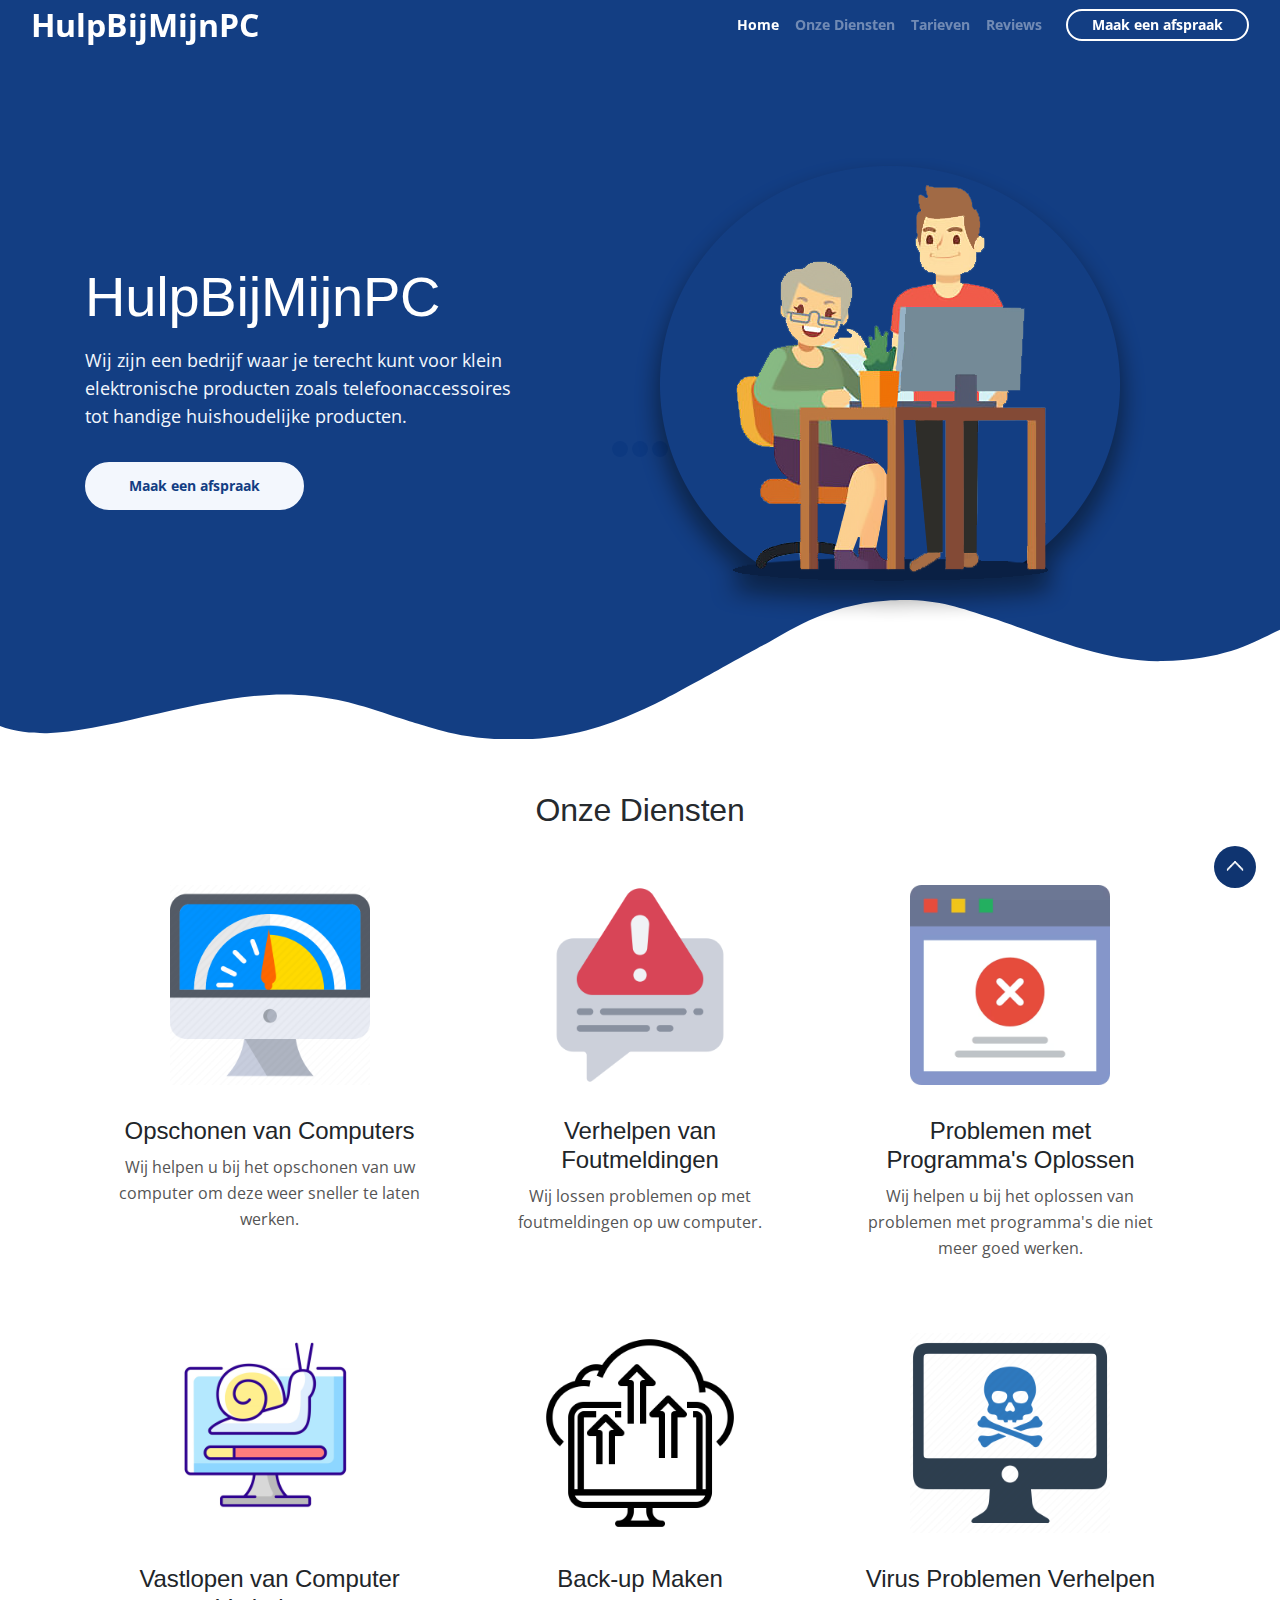
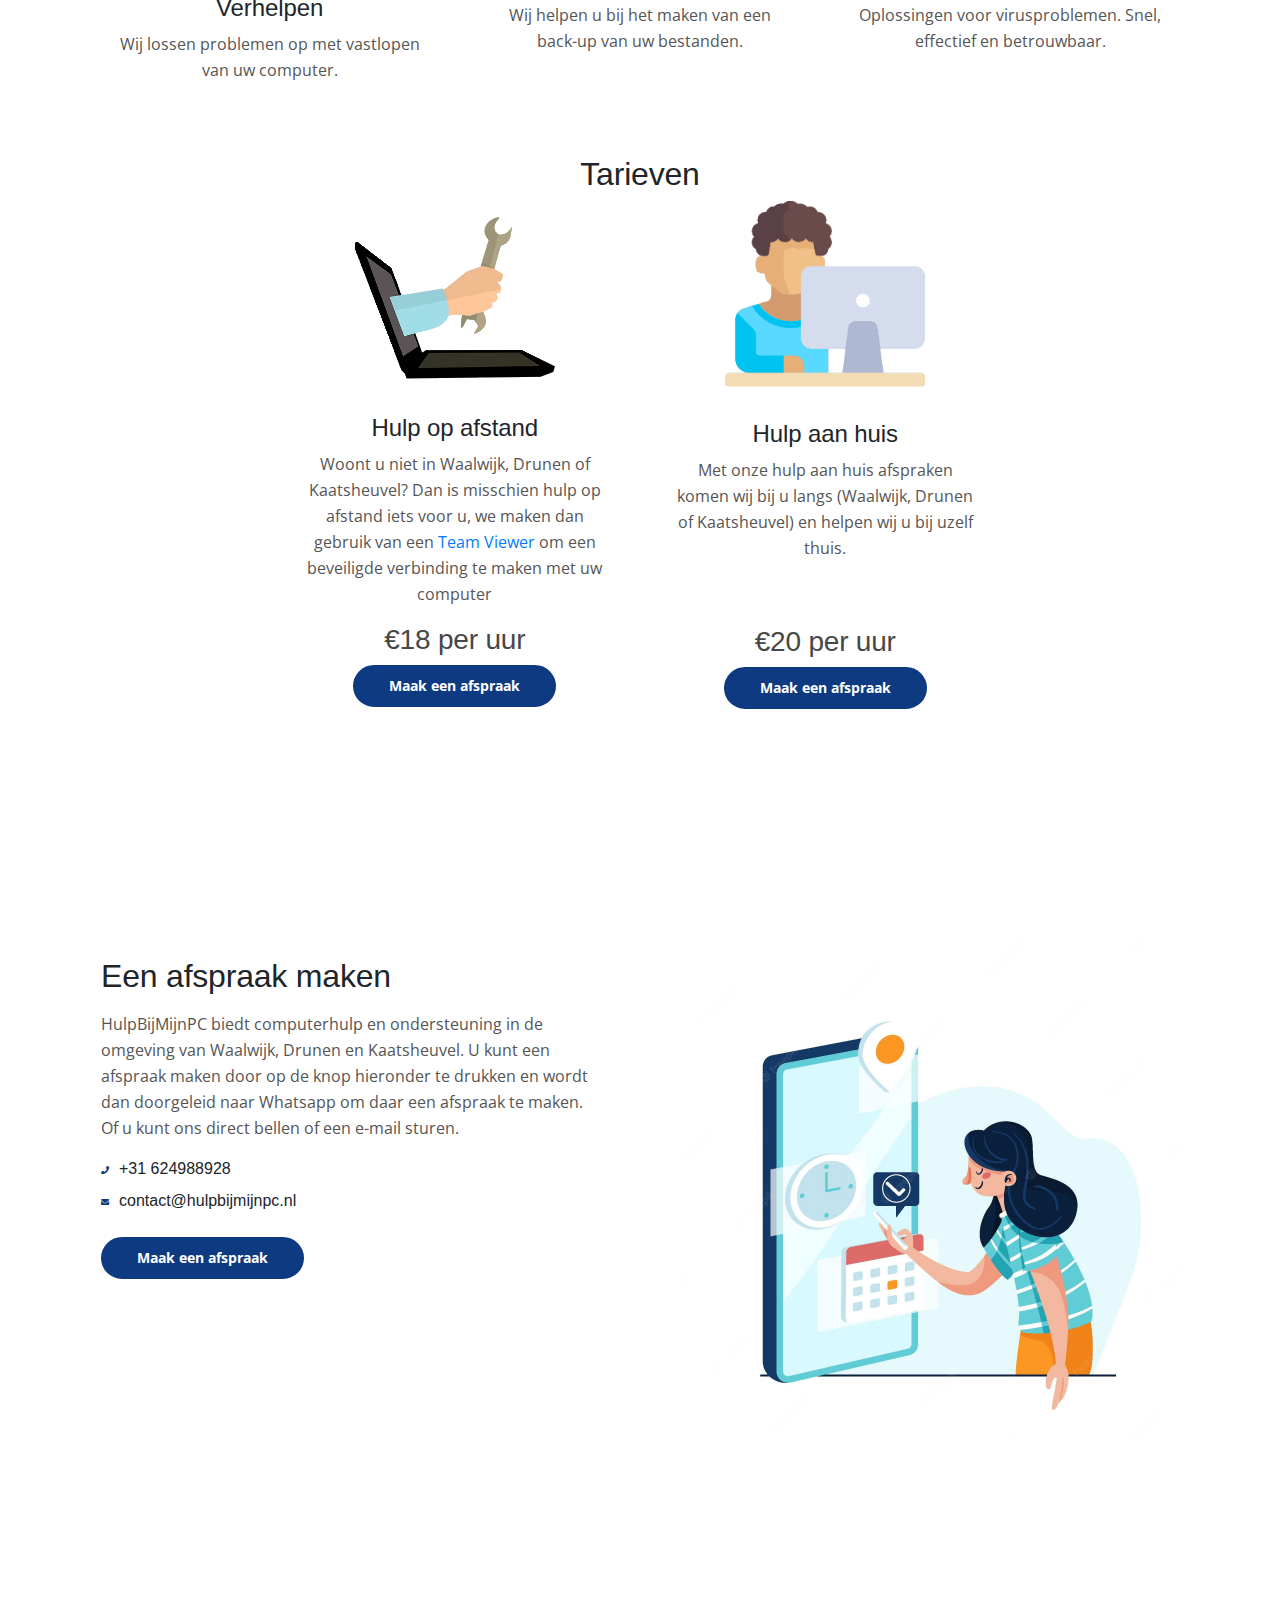
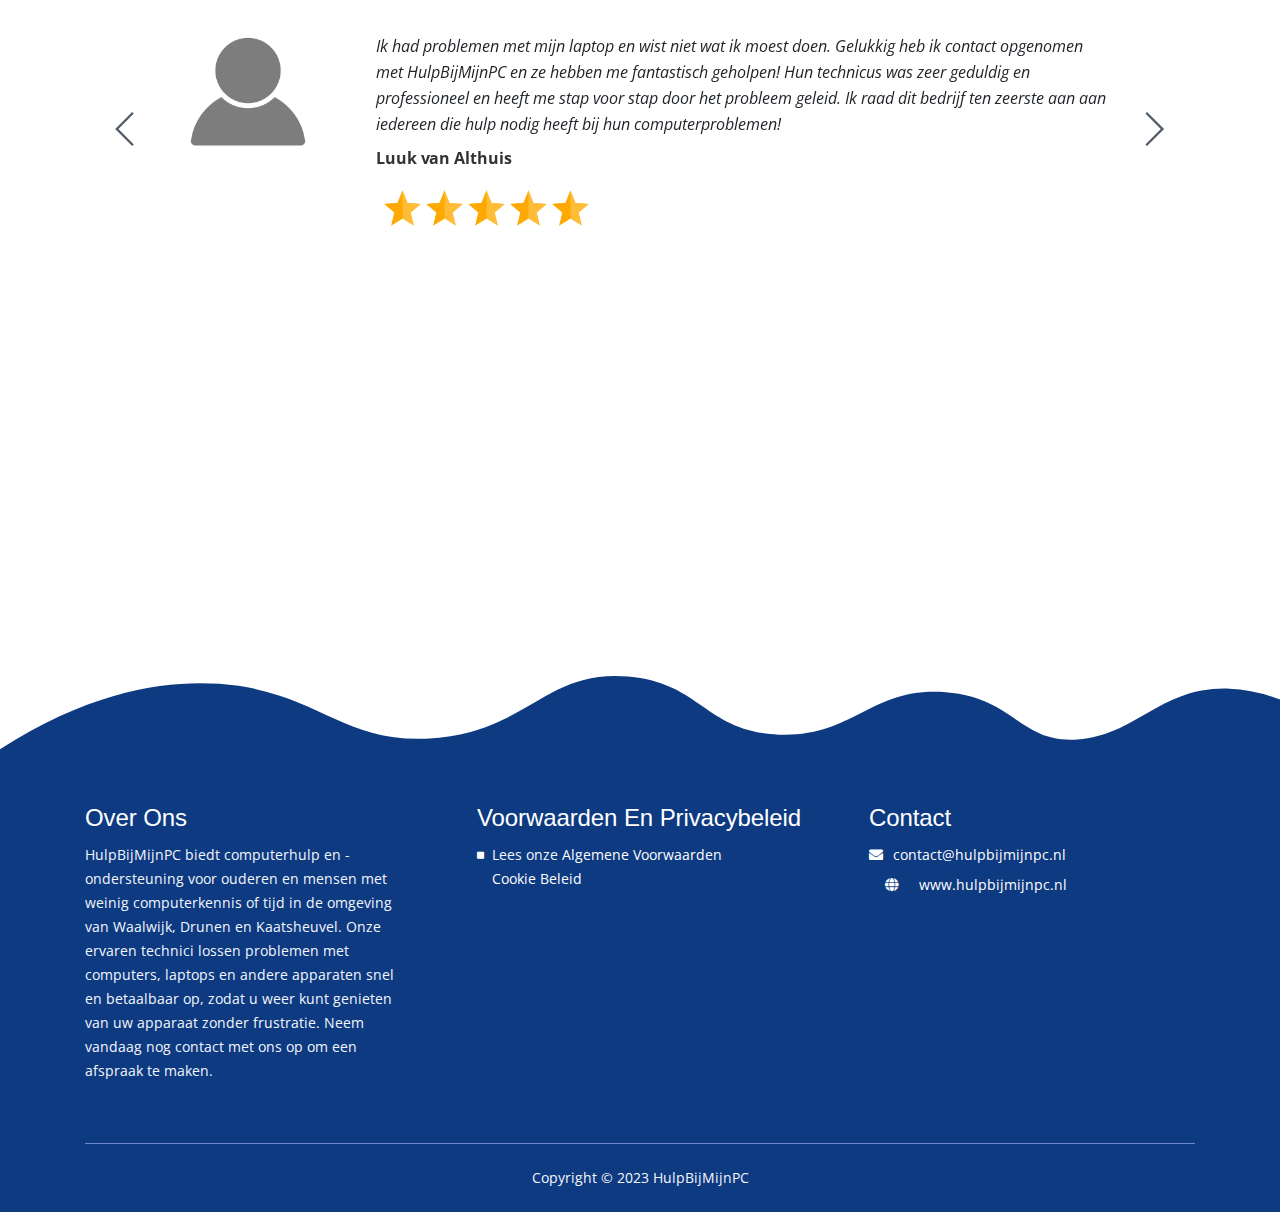
==== index.html @ b61ee609 "Add files via upload" ====
<!DOCTYPE html>
<html lang="en">
<head>
    <meta charset="utf-8">
    <meta name="viewport" content="width=device-width, initial-scale=1, shrink-to-fit=no">
     
    <!-- SEO Meta Tags -->
    <meta name="description" content="Heb je problemen met je computer? Of werkt je internet niet naar behoren? Of heb je andere digitale apparaten die onderhoud nodig hebben? Maak dan snel een afspraak bij ons! Onze deskundige experts staan klaar om je te helpen. Wij hebben een team van opgeleide experts die snel en effectief problemen oplossen. Maak een afspraak!" />
	<meta name="keywords" content="Computer Hulp Waalwijk, Computer reparatie Waalwijk, Computer Problemen Oplossen, Goedkope Computerhulp, PC Hulp, Laptop Reparatie, Computer Opruimen, Foutmeldingen Verhelpen, Programma Problemen Oplossen, Computer Vastgelopen, Back-up Maken, Virus Problemen Verhelpen, Hulp voor Ouderen, Hulp voor Beginners, Drunen, Kaatsheuvel, studentaanhuis, student aan huis, student ict, ict, ict hulp, ict hulp op afstand, hulp of afstand, it hulp op afstand, windows 10 help, windows 11 help, help bij windows 11, trage laptop, laptop is traag, computer traag, computer sloom, laptop sloom, laptop start niet meer op, computer start niet meer op."> 
    
    <!-- OG Meta Tags -->
	<meta property="og:site_name" content="HulpBijMijnPC - Hulp aan huis of op afstand" />
	<meta property="og:site" content="https://HulpBijMijnPC.nl"/> 
	<meta property="og:title" content="HulpBijMijnPC - Computer Hulp in omgeving Waalwijk, Drunen, Kaatsheuvel"/> 
	<meta property="og:description" content="Heb je problemen met je computer? Of heb je andere digitale apparaten die onderhoud nodig hebben? Of werkt je internet niet naar behoren? Maak dan snel een afspraak bij ons! Onze deskundige experts staan klaar om je te helpen. Wij hebben een team van opgeleide experts die snel en effectief problemen oplossen. Maak een afspraak!" />
	<meta property="og:image" content="" /> 
	<meta property="og:url" content="https://hulpbijmijnpc.nl" /> 
	<meta property="og:type" content="article" />

    <!-- Website Title -->
    <title>HulpBijMijnPC - Computer Hulp voor Ouderen en Beginners | Omgeving Waalwijk, Drunen, Kaatsheuvel</title>
    
    <!-- Styles -->
    <link href="https://fonts.googleapis.com/css?family=Open+Sans:400,400i,700&display=swap&subset=latin-ext" rel="stylesheet">
    <link href="css/bootstrap.css" rel="stylesheet">
    <link href="css/fontawesome-all.css" rel="stylesheet">
    <link href="css/swiper.css" rel="stylesheet">
	<link href="css/magnific-popup.css" rel="stylesheet">
	<link href="css/styles.css" rel="stylesheet">
    <link href="//maxcdn.bootstrapcdn.com/bootstrap/4.0.0/css/bootstrap.min.css" rel="stylesheet" id="bootstrap-css">
    <script src="//maxcdn.bootstrapcdn.com/bootstrap/4.0.0/js/bootstrap.min.js"></script>
    <script src="//cdnjs.cloudflare.com/ajax/libs/jquery/3.2.1/jquery.min.js"></script>

	<!-- Favicon  -->
    <link rel="icon" href="images/favicon.png">
</head>

<body data-spy="scroll" data-target=".fixed-top"><a href="#body" class="back-to-top page-scroll" style="display: inline;">Back to Top</a>
    <!-- Preloader -->
	<div class="spinner-wrapper">
        <div class="spinner">
            <div class="bounce1"></div>
            <div class="bounce2"></div>
            <div class="bounce3"></div>
        </div>
    </div>
    <!-- end of preloader -->

    <!-- Navigation -->
    <span id="body" data-spy="scroll" class="page-scroll"></span>
    <nav class="navbar navbar-expand-lg navbar-dark navbar-custom fixed-top">
        <div class="container">
            <!-- Text Logo -->
            <a class="navbar-brand logo-text page-scroll" href="index.html">HulpBijMijnPC</a>
            <!-- Mobile Menu Toggle Button -->
            <button class="navbar-toggler" type="button" data-toggle="collapse" data-target="#navbarsExampleDefault" aria-controls="navbarsExampleDefault" aria-expanded="false" aria-label="Toggle navigation">
                <span class="navbar-toggler-awesome fas fa-bars"></span>
                <span class="navbar-toggler-awesome fas fa-times"></span>
            </button>
            <!-- end of mobile menu toggle button -->
            <div class="collapse navbar-collapse" id="navbarsExampleDefault">
                <ul class="navbar-nav ml-auto">
                    <li class="nav-item">
                        <a class="nav-link page-scroll" href="#header">Home <span class="sr-only">(current)</span></a>
                    </li>
                    <li class="nav-item">
                        <a class="nav-link page-scroll" href="#diensten">Onze Diensten</a>
                    </li>
                    <li class="nav-item">
                        <a class="nav-link page-scroll" href="#tarieven">Tarieven</a>
                    </li>
                    <li class="nav-item">
                        <a class="nav-link page-scroll" href="#reviews">Reviews</a>
                    </li>
                </ul>
                <span class="nav-item">
                    <a class="btn-outline-sm page-scroll" href="#afspraak">Maak een afspraak</a>
                </span>
            </div>
        </div> <!-- end of container -->
    </nav> <!-- end of navbar -->
    <!-- end of navigation -->


    <!-- Header -->
    <header id="header" class="header">
        <div class="header-content">
            <div class="container">
                <div class="row">
                    <div class="col-lg-6 col-xl-5">
                        <div class="text-container">
                            <h1>HulpBijMijnPC</h1>
                            <p class="p-large">Wij zijn een bedrijf waar je terecht kunt voor klein elektronische producten zoals telefoonaccessoires tot handige huishoudelijke producten.</p>
                            <a class="btn-solid-lg page-scroll" href="#afspraak">Maak een afspraak</a>
                        </div> <!-- end of text-container -->
                    </div> <!-- end of col -->
                    <div class="col-lg-6 col-xl-7">
                        <div class="image-container">
                            <div class="img-wrapper">
                                <img  id="img-header"class="img-fluid" src="images/headerimage.png" alt="alternative">
                            </div> <!-- end of img-wrapper -->
                        </div> <!-- end of image-container -->
                    </div> <!-- end of col -->
                </div> <!-- end of row -->
            </div> <!-- end of container -->
        </div> <!-- end of header-content -->
    </header> <!-- end of header -->
    <svg class="header-frame" data-name="Layer 1" xmlns="http://www.w3.org/2000/svg" preserveAspectRatio="none" viewBox="0 0 1920 310"><defs><style>.cls-1{fill:#0e3a81;}</style></defs><title>header-frame</title><path class="cls-1" d="M0,283.054c22.75,12.98,53.1,15.2,70.635,14.808,92.115-2.077,238.3-79.9,354.895-79.938,59.97-.019,106.17,18.059,141.58,34,47.778,21.511,47.778,21.511,90,38.938,28.418,11.731,85.344,26.169,152.992,17.971,68.127-8.255,115.933-34.963,166.492-67.393,37.467-24.032,148.6-112.008,171.753-127.963,27.951-19.26,87.771-81.155,180.71-89.341,72.016-6.343,105.479,12.388,157.434,35.467,69.73,30.976,168.93,92.28,256.514,89.405,100.992-3.315,140.276-41.7,177-64.9V0.24H0V283.054Z"/></svg>
    <!-- end of header -->

    <!-- Description -->
    <div id="diensten"  class="cards-1">
        <div class="container">
            <div class="row">
                <div class="col-lg-12">
                    <div class="above-heading"></div>
                    <h2 class="h2-heading">Onze Diensten</h2>
                </div> <!-- end of col -->
            </div> <!-- end of row -->
            <div class="row">
                <div class="col-lg-12">

                    <!-- Card -->
                    <div class="card">
                        <div class="card-image">
                            <img class="img-fluid" src="images/fast.png" alt="alternative">
                        </div>
                        <div class="card-body">
                            <h4 class="card-title">Opschonen van Computers</h4>
                            <p>Wij helpen u bij het opschonen van uw computer om deze weer sneller te laten werken.</p>
                        </div>
                    </div>
                    <!-- end of card -->

                    <!-- Card -->
                    <div class="card">
                        <div class="card-image">
                            <img class="img-fluid" src="images/error.png" alt="alternative">
                        </div>
                        <div class="card-body">
                            <h4 class="card-title">Verhelpen van Foutmeldingen</h4>
                            <p>Wij lossen problemen op met foutmeldingen op uw computer.</p>
                        </div>
                    </div>
                    <!-- end of card -->

                    <!-- Card -->
                    <div class="card">
                        <div class="card-image">
                            <img class="img-fluid" src="images/errorinprogram.avif" alt="alternative">
                        </div>
                        <div class="card-body">
                            <h4 class="card-title">Problemen met Programma's Oplossen</h4>
                            <p>Wij helpen u bij het oplossen van problemen met programma's die niet meer goed werken.</p>
                        </div>
                    </div>
                    <!-- end of card -->

                    <!-- Card -->
                    <div class="card">
                        <div class="card-image">
                            <img class="img-fluid" src="images/slowpc.jpg" alt="alternative">
                        </div>
                        <div class="card-body">
                            <h4 class="card-title">Vastlopen van Computer Verhelpen</h4>
                            <p>Wij lossen problemen op met vastlopen van uw computer.</p>
                        </div>
                    </div>
                    <!-- end of card -->

                    <!-- Card -->
                    <div class="card">
                        <div class="card-image">
                            <img class="img-fluid" src="images/backup.png" alt="alternative">
                        </div>
                        <div class="card-body">
                            <h4 class="card-title">Back-up Maken</h4>
                            <p>Wij helpen u bij het maken van een back-up van uw bestanden.</p>
                        </div>
                    </div>
                    <!-- end of card -->

                    <!-- Card -->
                    <div class="card">
                        <div class="card-image">
                            <img class="img-fluid" src="images/virus.png" alt="alternative">
                        </div>
                        <div class="card-body">
                            <h4 class="card-title">Virus Problemen Verhelpen</h4>
                            <p>Oplossingen voor virusproblemen. Snel, effectief en betrouwbaar.</p>
                        </div>
                    </div>
                    <!-- end of card -->

                    <!-- Tarieven -->
                    <span id="tarieven" data-spy="scroll" class="page-scroll"></span>
                    <h2>Tarieven</h2>
                    <!-- Card -->
                    <div class="card">
                        <div class="card-image">
                            <img class="img-fluid" src="images/hulpopafstand.png" alt="alternative">
                        </div>
                        <div class="card-body">
                            <h4 class="card-title">Hulp op afstand</h4>
                            <p>Woont u niet in Waalwijk, Drunen of Kaatsheuvel? Dan is misschien hulp op afstand iets voor u, we maken dan gebruik van een <a href="https://www.teamviewer.com/nl/">Team Viewer</a> om een beveiligde verbinding te maken met uw computer</p>
                            <h3 class="tarieven-price">&euro;18 per uur</h3>
                            <a class="btn-solid-reg page-scroll" href="https://wa.me/624988928">Maak een afspraak</a>
                        </div>
                    </div>
                    <!-- end of card -->
                    <!-- Card -->
                    <div class="card">
                        <div class="card-image">
                            <img class="img-fluid" src="images/aanhuis.png" alt="alternative">
                        </div>
                        <div class="card-body">
                            <h4 class="card-title">Hulp aan huis</h4>
                            <p id="hulpaanhuis">Met onze hulp aan huis afspraken komen wij bij u langs (Waalwijk, Drunen of Kaatsheuvel) en helpen wij u bij uzelf thuis.</p>
                            <h3 class="tarieven-price">&euro;20 per uur</h3>
                            <a class="btn-solid-reg page-scroll" href="https://wa.me/624988928">Maak een afspraak</a>
                        </div>
                    </div>
                    <!-- end of card -->
                </div> <!-- end of col -->
            </div> <!-- end of row -->
        </div> <!-- end of container -->
    </div> <!-- end of cards-1 -->
    <!-- end of description -->

    

    <!-- Details -->
    <div id="afspraak"></div>
    <div id="about" class="basic-1">
        <div class="container">
            <div class="row">
                <div class="col-lg-6">
                    <div class="text-container">
                        <h2>Een afspraak maken</h2>
                        <p>HulpBijMijnPC biedt computerhulp en ondersteuning in de omgeving van Waalwijk, Drunen en Kaatsheuvel. U kunt een afspraak maken door op de knop hieronder te drukken en wordt dan doorgeleid naar Whatsapp om daar een afspraak te maken. Of u kunt ons direct bellen of een e-mail sturen.</p>
                        <ul class="list-unstyled li-space-lg">
                            <li class="media">
                                <i class="fas fa-phone"></i>
                                <div class="media-body"> +31 624988928</div>
                            </li>
                            <li class="media">
                                <i class="fas fa-envelope"></i>
                                <div class="media-body">contact@hulpbijmijnpc.nl</div>
                            </li>
                        </ul>
                        <a class="btn-solid-reg page-scroll" href="https://wa.me/624988928">Maak een afspraak</a>
                    </div> <!-- end of text-container -->
                </div> <!-- end of col -->
                <div class="col-lg-6">
                    <div class="image-container">
                        <img class="img-fluid" src="images/appointment.avif" alt="alternative">
                    </div> <!-- end of image-container -->
                </div> <!-- end of col -->
            </div> <!-- end of row -->
        </div> <!-- end of container -->
    </div> <!-- end of basic-1 -->
    <!-- end of details -->
<div id="reviews"></div>

   <!-- Testimonials -->
   <div class="slider-2">
    <div class="container">
        <div class="row">
            <div class="col-lg-12">      
                
                <!-- Text Slider -->
                <div class="slider-container">
                    <div class="swiper-container text-slider">
                        <div class="swiper-wrapper">
                            
                            <!-- Slide -->
                            <div class="swiper-slide">
                                <div class="image-wrapper">
                                    <img class="img-fluid" src="images/person.png" alt="alternative">
                                </div> <!-- end of image-wrapper -->
                                <div class="text-wrapper">
                                    <div class="testimonial-text">Ik had problemen met mijn laptop en wist niet wat ik moest doen. Gelukkig heb ik contact opgenomen met HulpBijMijnPC en ze hebben me fantastisch geholpen! Hun technicus was zeer geduldig en professioneel en heeft me stap voor stap door het probleem geleid. Ik raad dit bedrijf ten zeerste aan aan iedereen die hulp nodig heeft bij hun computerproblemen!</div>
                                    <div class="testimonial-author">Luuk van Althuis</div>
                                    <img class="img-fluid" id="rating" src="images/rating.png" alt="alternative">
                                </div> <!-- end of text-wrapper -->
                            </div> <!-- end of swiper-slide -->
                            <!-- end of slide -->

                            <!-- Slide -->
                            <div class="swiper-slide">
                                <div class="image-wrapper">
                                    <img class="img-fluid" src="images/person.png" alt="alternative">
                                </div> <!-- end of image-wrapper -->
                                <div class="text-wrapper">
                                    <div class="testimonial-text">Ik ben erg blij met de service die ik heb ontvangen van HulpBijMijnPC. Ik had moeite met het instellen van mijn nieuwe tablet en hun technicus was zeer behulpzaam en vriendelijk. Hij heeft me laten zien hoe ik de tablet moest gebruiken en heeft me geholpen bij het installeren van alle benodigde apps. Bedankt HulpBijMijnPC!</div>
                                    <div class="testimonial-author">L. van Noort</div>
                                    <img class="img-fluid" id="rating" src="images/rating.png" alt="alternative">
                                </div> <!-- end of text-wrapper -->
                            </div> <!-- end of swiper-slide -->
                            <!-- end of slide -->

                            <!-- Slide -->
                            <div class="swiper-slide">
                                <div class="image-wrapper">
                                    <img class="img-fluid" src="images/person.png" alt="alternative">
                                </div> <!-- end of image-wrapper -->
                                <div class="text-wrapper">
                                    <div class="testimonial-text">Ik ben geen expert als het gaat om technologie, maar met de hulp van HulpBijMijnPC voel ik me veel comfortabeler bij het gebruik van mijn computer. Hun technicus was zeer professioneel en legde alles duidelijk uit. Ik ben erg dankbaar voor hun hulp en zal zeker weer contact met hen opnemen als ik problemen heb.</div>
                                    <div class="testimonial-author">Cornelis</div>
                                    <img class="img-fluid" id="rating" src="images/rating2.png" alt="alternative">
                                </div> <!-- end of text-wrapper -->
                            </div> <!-- end of swiper-slide -->
                            <!-- end of slide -->

                            <!-- Slide -->
                            <div class="swiper-slide">
                                <div class="image-wrapper">
                                    <img class="img-fluid" src="images/person.png" alt="alternative">
                                </div> <!-- end of image-wrapper -->
                                <div class="text-wrapper">
                                    <div class="testimonial-text">Ik ben zeer tevreden met HulpBijMijnPC. Hun technicus heeft mijn telefoonprobleem snel opgelost en was zeer professioneel. Ik zou hen zeker aanbevelen aan anderen.</div>
                                    <div class="testimonial-author">M. Smits</div>
                                    <img class="img-fluid" id="rating" src="images/rating.png" alt="alternative">
                                </div> <!-- end of text-wrapper -->
                            </div> <!-- end of swiper-slide -->
                            <!-- end of slide -->
                        </div> <!-- end of swiper-wrapper -->
                        <!-- Add Arrows -->
                        <div class="swiper-button-next"></div>
                        <div class="swiper-button-prev"></div>
                        <!-- end of add arrows -->
                    </div> <!-- end of swiper-container -->
                </div> <!-- end of slider-container -->
                <!-- end of text slider -->
            </div> <!-- end of col -->
        </div> <!-- end of row -->
    </div> <!-- end of container -->
</div> <!-- end of slider-2 -->
<!-- end of testimonials -->
    <!-- Newsletter -->
    <div class="form">
        <div class="container">
            <div class="row">
                <div class="col-lg-12">
                    <div class="text-container">
                        <!-- Newsletter Form -->
                            <div class="form-group">
                            </div>
                            <div class="form-group checkbox">
                            </div>
                                <div id="nmsgSubmit" class="h3 text-center hidden"></div>
                            </div>
                        <!-- end of newsletter form -->
                    </div> <!-- end of text-container -->
                </div> <!-- end of col -->
            </div> <!-- end of row -->
            <div class="row">
                <div class="col-lg-12">
                    <div class="icon-container">
                        <span class="fa-stack">

                            </a>
                        </span>
                    </div> <!-- end of col -->
                </div> <!-- end of col -->
            </div> <!-- end of row -->
        </div> <!-- end of container -->
    </div> <!-- end of form -->
    <!-- end of newsletter -->

    <!-- Footer -->
    <svg class="footer-frame" data-name="Layer 2" xmlns="http://www.w3.org/2000/svg" preserveAspectRatio="none" viewBox="0 0 1920 79"><defs><style>.cls-2{fill:#0e3a81;}</style></defs><title>footer-frame</title><path class="cls-2" d="M0,72.427C143,12.138,255.5,4.577,328.644,7.943c147.721,6.8,183.881,60.242,320.83,53.737,143-6.793,167.826-68.128,293-60.9,109.095,6.3,115.68,54.364,225.251,57.319,113.58,3.064,138.8-47.711,251.189-41.8,104.012,5.474,109.713,50.4,197.369,46.572,89.549-3.91,124.375-52.563,227.622-50.155A338.646,338.646,0,0,1,1920,23.467V79.75H0V72.427Z" transform="translate(0 -0.188)"/></svg>
    <div class="footer">
        <div class="container">
            <div class="row">
                <div class="col-md-4">
                    <div class="footer-col first">
                        <h4>Over Ons</h4>
                        <p class="p-small">HulpBijMijnPC biedt computerhulp en -ondersteuning voor ouderen en mensen met weinig computerkennis of tijd in de omgeving van Waalwijk, Drunen en Kaatsheuvel. Onze ervaren technici lossen problemen met computers, laptops en andere apparaten snel en betaalbaar op, zodat u weer kunt genieten van uw apparaat zonder frustratie. Neem vandaag nog contact met ons op om een afspraak te maken.</p>
                    </div>
                </div> <!-- end of col -->
                <div class="col-md-4">
                    <div class="footer-col middle">
                        <h4>Voorwaarden En Privacybeleid</h4>
                        <ul class="list-unstyled li-space-lg p-small">
                            <li class="media">
                                <i class="fas fa-square"></i>
                                <div class="media-body">Lees onze <a class="white" href="algemene-voorwaarden.html">Algemene Voorwaarden</a><br>
                                <a class="white" href="cookie-policy.html">Cookie Beleid</a></div>
                            </li>
                        </ul>
                    </div>
                </div> <!-- end of col -->
                <div class="col-md-4">
                    <div class="footer-col last">
                        <h4>Contact</h4>
                        <ul class="list-unstyled li-space-lg p-small">
                            <li class="media">
                                <i class="fas fa-envelope"></i>
                                <div class="media-body">
                                    <a class="white" href="mailto:contact@hulpbijmijnpc.nl">contact@hulpbijmijnpc.nl</a></div> 
                            </li>
                            <li class="media">
                                <i class="fas fa-globe"></i>
                                <div class="media-body">
                                    <a class="white" href="#body">www.hulpbijmijnpc.nl</a></div> 
                            </li>
                        </ul>
                    </div> 
                </div> <!-- end of col -->
            </div> <!-- end of row -->
        </div> <!-- end of container -->
    </div> <!-- end of footer -->  
    <!-- end of footer -->

<!-- start of pop-up section -->
<div id="cookiePopup" class="hide">
    <p>
        Door gebruik te maken van onze site,
        Ga je akkoord met onze <a href="cookie-policy.html">Cookie & Privacy beleid.</a>
    </p>
    <button id="acceptCookie">Accept</button>
  </div>
<!-- end of pop-up section -->

    <!-- Copyright -->
    <div class="copyright">
        <div class="container">
            <div class="row">
                <div class="col-lg-12">
                    <p class="p-small">Copyright © 2023 <a href="">HulpBijMijnPC</a></p>
                </div> <!-- end of col -->
            </div> <!-- enf of row -->
        </div> <!-- end of container -->
    </div> <!-- end of copyright --> 
    <!-- end of copyright -->
    
    	
    <!-- Scripts -->
    <script src="js/jquery.min.js"></script> <!-- jQuery for Bootstrap's JavaScript plugins -->
    <script src="js/popper.min.js"></script> <!-- Popper tooltip library for Bootstrap -->
    <script src="js/bootstrap.min.js"></script> <!-- Bootstrap framework -->
    <script src="js/jquery.easing.min.js"></script> <!-- jQuery Easing for smooth scrolling between anchors -->
    <script src="js/swiper.min.js"></script> <!-- Swiper for image and text sliders -->
    <script src="js/validator.min.js"></script> <!-- Validator.js - Bootstrap plugin that validates forms -->
    <script src="js/scripts.js"></script> <!-- Custom script -->
    <script src="js/scripts2.js"></script> <!-- Custom script 2 -->
</body>
</html>
---- css/styles.css ----
/*****************************************
Table Of Contents:

01. General Styles
02. Preloader
03. Navigation
04. Header
05. Description
06. Contact & link
07. Reviews
08. Social Media
09. Footer
10. Copyright
11. Back To Top Button
12. Cookie page
13. Media Queries
14. Cookies Box
******************************************/

/******************************/
/*     01. General Styles     */
/******************************/
.tarieven-price{
	color: rgb(71, 71, 71);
	transition: all 0.2s ease-out;
}
.tarieven-price:hover{
	color: rgb(0, 0, 0);
	transition: all 0.2s ease-in;
	scale: 1.1;
}

#hulpaanhuis
{
	margin-bottom: 4em
}
html {
	overflow-x:   hidden;
	overflow-y:   scroll;
  }


#rating
{
	width: 30%;
}

#bol
{
	color: white;
}

#bol:hover
{
	color: rgb(219, 219, 219);
}
#verkoop
{
	color: #0e3a81;
	font: 700 1.0rem/1.175rem "Open Sans", sans-serif;
	text-align: center;
}
body,
html {
    width: 100%;
	height: 99%;
	
}

body, p {
	color: #555; 
	font: 400 1rem/1.625rem "Open Sans", sans-serif;;
}

.p-large {
	font: 400 1.125rem/1.75rem "Open Sans", sans-serif;
}

.p-small {
	font: 400 0.875rem/1.5rem "Open Sans", sans-serif;
}

h1 {
	color: #333;
	font: 700 2.5rem/3.125rem "Open Sans", sans-serif;
	letter-spacing: -0.2px;
}

h2 {
	color: #333;
	font: 700 2rem/2.625rem "Open Sans", sans-serif;
	letter-spacing: -0.2px;
}

h3 {
	color: #333;
	font: 700 1.625rem/2.125rem "Open Sans", sans-serif;
	letter-spacing: -0.2px;
}

h4 {
	color: #333;
	font: 700 1.375rem/1.75rem "Open Sans", sans-serif;
	letter-spacing: -0.1px;
}

h5 {
	color: #333;
	font: 700 1.125rem/1.5rem "Open Sans", sans-serif;
	letter-spacing: -0.1px;
}

h6 {
	color: #333;
	font: 700 1rem/1.375rem "Open Sans", sans-serif;
	letter-spacing: -0.1px;
}

.above-heading {
	color: #0e3a81;
	font: 700 0.75rem/0.875rem "Open Sans", sans-serif;
	text-align: center;
}

.p-heading {
	margin-bottom: 3.25rem;
}

.testimonial-text {
	font: italic 400 1rem/1.625rem "Open Sans", sans-serif;
}

.testimonial-author {
	font: 700 1rem/1.625rem "Open Sans", sans-serif;
	letter-spacing: -0.1px;
}

.li-space-lg li {
	margin-bottom: 0.375rem;
}

.indent {
	padding-left: 1.25rem;
}

a {
	color: #555;
	text-decoration: underline;
}

a:hover {
	color: #555;
	text-decoration: underline;
}

a.white {
	color: #fff;
}

.decorative-line {
	display: block;
	width: 5rem;
	height: 0.5rem;
	margin-right: auto;
	margin-left: auto;
}

.blue {
	color: #0e3a81;
}

.btn-solid-reg {
	display: inline-block;
	padding: 1.1875rem 2.125rem 1.1875rem 2.125rem;
	border: 0.125rem solid #0e3a81;
	border-radius: 2rem;
	background-color: #0e3a81;
	color: #fff;
	font: 700 0.875rem/0 "Open Sans", sans-serif;
	text-decoration: none;
	transition: all 0.2s;
}

.btn-solid-reg:hover {
	background-color: transparent;
	color: #0e3a81;
	text-decoration: none;
}

.btn-solid-lg {
	display: inline-block;
	padding: 1.375rem 2.625rem 1.375rem 2.625rem;
	border: 0.125rem solid #0e3a81;
	border-radius: 2rem;
	background-color: #0e3a81;
	color: #fff;
	font: 700 0.875rem/0 "Open Sans", sans-serif;
	text-decoration: none;
	transition: all 0.2s;
}

.btn-solid-lg:hover {
	background-color: transparent;
	color: #0e3a81;
	text-decoration: none;
}

.btn-outline-reg {
	display: inline-block;
	padding: 1.1875rem 2.125rem 1.1875rem 2.125rem;
	border: 0.125rem solid #0e3a81;
	border-radius: 2rem;
	background-color: transparent;
	color: #0e3a81;
	font: 700 0.875rem/0 "Open Sans", sans-serif;
	text-decoration: none;
	transition: all 0.2s;
}

.btn-outline-reg:hover {
	background-color: #0e3a81;
	color: #fff;
	text-decoration: none;
}

.btn-outline-lg {
	display: inline-block;
	padding: 1.375rem 2.625rem 1.375rem 2.625rem;
	border: 0.125rem solid #0e3a81;
	border-radius: 2rem;
	background-color: transparent;
	color: #0e3a81;
	font: 700 0.875rem/0 "Open Sans", sans-serif;
	text-decoration: none;
	transition: all 0.2s;
}

.btn-outline-lg:hover {
	background-color: #0e3a81;
	color: #fff;
	text-decoration: none;
}

.btn-outline-sm {
	display: inline-block;
	padding: 0.875rem 1.5rem 0.875rem 1.5rem;
	border: 0.125rem solid #0e3a81;
	border-radius: 2rem;
	background-color: transparent;
	color: #0e3a81;
	font: 700 0.875rem/0 "Open Sans", sans-serif;
	text-decoration: none;
	transition: all 0.2s;
}

.btn-outline-sm:hover {
	background-color: #0e3a81;
	color: #fff;
	text-decoration: none;
}

.form-group {
	position: relative;
	margin-bottom: 1.25rem;
}

.form-group.has-error.has-danger {
	margin-bottom: 0.625rem;
}

.form-group.has-error.has-danger .help-block.with-errors ul {
	margin-top: 0.375rem;
}

.label-control {
	position: absolute;
	top: 0.87rem;
	left: 1.25rem;
	color: #555;
	opacity: 1;
	font: 400 0.875rem/1.375rem "Open Sans", sans-serif;
	cursor: text;
	transition: all 0.2s ease;
}

/* IE10+ hack to solve lower label text position compared to the rest of the browsers */
@media screen and (-ms-high-contrast: active), screen and (-ms-high-contrast: none) {  
	.label-control {
		top: 0.9375rem;
	}
}

.form-control-input:focus + .label-control,
.form-control-input.notEmpty + .label-control,
.form-control-textarea:focus + .label-control,
.form-control-textarea.notEmpty + .label-control {
	top: 0.125rem;
	opacity: 1;
	font-size: 0.75rem;
	font-weight: 700;
}

.form-control-input,
.form-control-select {
	display: block; /* needed for proper display of the label in Firefox, IE, Edge */
	width: 100%;
	padding-top: 1.0625rem;
	padding-bottom: 0.0625rem;
	padding-left: 1.25rem;
	border-radius: 0.25rem;
	color: #555;
	font: 400 0.875rem/1.875rem "Open Sans", sans-serif;
	transition: all 0.2s;
}

.form-control-select {
	padding-top: 0.5rem;
	padding-bottom: 0.5rem;
	height: 3rem;
}

/* IE10+ hack to solve lower label text position compared to the rest of the browsers */
@media screen and (-ms-high-contrast: active), screen and (-ms-high-contrast: none) {  
	.form-control-input {
		padding-top: 1.25rem;
		padding-bottom: 0.75rem;
		line-height: 1.75rem;
	}

	.form-control-select {
		padding-top: 0.875rem;
		padding-bottom: 0.75rem;
		height: 3.125rem;
		line-height: 2.125rem;
	}
}

select {
    /* you should keep these first rules in place to maintain cross-browser behavior */
    -webkit-appearance: none;
	-moz-appearance: none;
	-ms-appearance: none;
    -o-appearance: none;
    appearance: none;
    background-image: url('../images/down-arrow.png');
    background-position: 96% 50%;
    background-repeat: no-repeat;
    outline: none;
}

select::-ms-expand {
    display: none; /* removes the ugly default down arrow on select form field in IE11 */
}

.form-control-textarea {
	display: block; /* used to eliminate a bottom gap difference between Chrome and IE/FF */
	width: 100%;
	height: 8rem; /* used instead of html rows to normalize height between Chrome and IE/FF */
	padding-top: 1.25rem;
	padding-left: 1.3125rem;
	border: 1px solid #c4d8dc;
	border-radius: 0.25rem;
	background-color: #fff;
	color: #555;
	font: 400 0.875rem/1.75rem "Open Sans", sans-serif;
	transition: all 0.2s;
}

.form-control-input:focus,
.form-control-select:focus,
.form-control-textarea:focus {
	border: 1px solid #a1a1a1;
	outline: none; /* Removes blue border on focus */
}

.form-control-input:hover,
.form-control-select:hover,
.form-control-textarea:hover {
	border: 1px solid #a1a1a1;
}

.checkbox {
	font: 400 0.75rem/1.25rem "Open Sans", sans-serif;
}

input[type='checkbox'] {
	vertical-align: -15%;
	margin-right: 0.375rem;
}

/* IE10+ hack to raise checkbox field position compared to the rest of the browsers */
@media screen and (-ms-high-contrast: active), screen and (-ms-high-contrast: none) {  
	input[type='checkbox'] {
		vertical-align: -9%;
	}
}

.form-control-submit-button {
	display: inline-block;
	width: 100%;
	height: 3.125rem;
	border: 1px solid #0e3a81;
	border-radius: 1.5rem;
	background-color: #0e3a81;
	color: #fff;
	font: 700 0.875rem/0 "Open Sans", sans-serif;
	cursor: pointer;
	transition: all 0.2s;
}

.form-control-submit-button:hover {
	background-color: transparent;
	color: #0e3a81;
}

/* Form Success And Error Message Formatting */
#smsgSubmit.h3.text-center.tada.animated,
#lmsgSubmit.h3.text-center.tada.animated,
#nmsgSubmit.h3.text-center.tada.animated,
#pmsgSubmit.h3.text-center.tada.animated,
#smsgSubmit.h3.text-center,
#lmsgSubmit.h3.text-center,
#nmsgSubmit.h3.text-center,
#pmsgSubmit.h3.text-center {
	display: block;
	margin-bottom: 0;
	color: #555;
	font-size: 1.125rem;
	line-height: 1rem;
}

.help-block.with-errors .list-unstyled {
	color: #555;
	font-size: 0.75rem;
	line-height: 1.125rem;
	text-align: left;
}

.help-block.with-errors ul {
	margin-bottom: 0;
}
/* end of form success and error message formatting */

/* Form Success And Error Message Animation - Animate.css */
@-webkit-keyframes tada {
	from {
		-webkit-transform: scale3d(1, 1, 1);
		-ms-transform: scale3d(1, 1, 1);
		transform: scale3d(1, 1, 1);
	}
	10%, 20% {
		-webkit-transform: scale3d(.9, .9, .9) rotate3d(0, 0, 1, -3deg);
		-ms-transform: scale3d(.9, .9, .9) rotate3d(0, 0, 1, -3deg);
		transform: scale3d(.9, .9, .9) rotate3d(0, 0, 1, -3deg);
	}
	30%, 50%, 70%, 90% {
		-webkit-transform: scale3d(1.1, 1.1, 1.1) rotate3d(0, 0, 1, 3deg);
		-ms-transform: scale3d(1.1, 1.1, 1.1) rotate3d(0, 0, 1, 3deg);
		transform: scale3d(1.1, 1.1, 1.1) rotate3d(0, 0, 1, 3deg);
	}
	40%, 60%, 80% {
		-webkit-transform: scale3d(1.1, 1.1, 1.1) rotate3d(0, 0, 1, -3deg);
		-ms-transform: scale3d(1.1, 1.1, 1.1) rotate3d(0, 0, 1, -3deg);
		transform: scale3d(1.1, 1.1, 1.1) rotate3d(0, 0, 1, -3deg);
	}
	to {
		-webkit-transform: scale3d(1, 1, 1);
		-ms-transform: scale3d(1, 1, 1);
		transform: scale3d(1, 1, 1);
	}
}

@keyframes tada {
	from {
		-webkit-transform: scale3d(1, 1, 1);
		-ms-transform: scale3d(1, 1, 1);
		transform: scale3d(1, 1, 1);
	}
	10%, 20% {
		-webkit-transform: scale3d(.9, .9, .9) rotate3d(0, 0, 1, -3deg);
		-ms-transform: scale3d(.9, .9, .9) rotate3d(0, 0, 1, -3deg);
		transform: scale3d(.9, .9, .9) rotate3d(0, 0, 1, -3deg);
	}
	30%, 50%, 70%, 90% {
		-webkit-transform: scale3d(1.1, 1.1, 1.1) rotate3d(0, 0, 1, 3deg);
		-ms-transform: scale3d(1.1, 1.1, 1.1) rotate3d(0, 0, 1, 3deg);
		transform: scale3d(1.1, 1.1, 1.1) rotate3d(0, 0, 1, 3deg);
	}
	40%, 60%, 80% {
		-webkit-transform: scale3d(1.1, 1.1, 1.1) rotate3d(0, 0, 1, -3deg);
		-ms-transform: scale3d(1.1, 1.1, 1.1) rotate3d(0, 0, 1, -3deg);
		transform: scale3d(1.1, 1.1, 1.1) rotate3d(0, 0, 1, -3deg);
	}
	to {
		-webkit-transform: scale3d(1, 1, 1);
		-ms-transform: scale3d(1, 1, 1);
		transform: scale3d(1, 1, 1);
	}
}

.tada {
	-webkit-animation-name: tada;
	animation-name: tada;
}

.animated {
	-webkit-animation-duration: 1s;
	animation-duration: 1s;
	-webkit-animation-fill-mode: both;
	animation-fill-mode: both;
}
/* end of form success and error message animation - Animate.css */

/* Fade-move Animation For Details Lightbox - Magnific Popup */
/* at start */
.my-mfp-slide-bottom .zoom-anim-dialog {
	opacity: 0;
	transition: all 0.2s ease-out;
	-webkit-transform: translateY(-1.25rem) perspective(37.5rem) rotateX(10deg);
	-ms-transform: translateY(-1.25rem) perspective(37.5rem) rotateX(10deg);
	transform: translateY(-1.25rem) perspective(37.5rem) rotateX(10deg);
}

/* animate in */
.my-mfp-slide-bottom.mfp-ready .zoom-anim-dialog {
	opacity: 1;
	-webkit-transform: translateY(0) perspective(37.5rem) rotateX(0); 
	-ms-transform: translateY(0) perspective(37.5rem) rotateX(0); 
	transform: translateY(0) perspective(37.5rem) rotateX(0); 
}

/* animate out */
.my-mfp-slide-bottom.mfp-removing .zoom-anim-dialog {
	opacity: 0;
	-webkit-transform: translateY(-0.625rem) perspective(37.5rem) rotateX(10deg); 
	-ms-transform: translateY(-0.625rem) perspective(37.5rem) rotateX(10deg); 
	transform: translateY(-0.625rem) perspective(37.5rem) rotateX(10deg); 
}

/* dark overlay, start state */
.my-mfp-slide-bottom.mfp-bg {
	opacity: 0;
	transition: opacity 0.2s ease-out;
}

/* animate in */
.my-mfp-slide-bottom.mfp-ready.mfp-bg {
	opacity: 0.8;
}
/* animate out */
.my-mfp-slide-bottom.mfp-removing.mfp-bg {
	opacity: 0;
}
/* end of fade-move animation for details lightbox - magnific popup */

/* Fade Animation For Image Lightbox - Magnific Popup */
@-webkit-keyframes fadeIn {
	from {
		opacity: 0;
	}
	to {
		opacity: 1;
	}
}

@keyframes fadeIn {
	from {
		opacity: 0;
	}
	to {
		opacity: 1;
	}
}

.fadeIn {
	-webkit-animation: fadeIn 0.6s;
	animation: fadeIn 0.6s;
}

@-webkit-keyframes fadeOut {
	from {
		opacity: 1;
	}
	to {
		opacity: 0;
	}
}

@keyframes fadeOut {
	from {
		opacity: 1;
	}
	to {
		opacity: 0;
	}
}

.fadeOut {
	-webkit-animation: fadeOut 0.8s;
	animation: fadeOut 0.8s;
}
/* end of fade animation for image lightbox - magnific popup */


/*************************/
/*     02. Preloader     */
/*************************/
.spinner-wrapper {
	position: fixed;
	z-index: 999999;
	top: 0;
	right: 0;
	bottom: 0;
	left: 0;
	background: #fff;
}

.spinner {
	position: absolute;
	top: 50%; /* centers the loading animation vertically one the screen */
	left: 50%; /* centers the loading animation horizontally one the screen */
	width: 3.75rem;
	height: 1.25rem;
	margin: -0.625rem 0 0 -1.875rem; /* is width and height divided by two */ 
	text-align: center;
}

.spinner > div {
	display: inline-block;
	width: 1rem;
	height: 1rem;
	border-radius: 100%;
	background-color: #0e3a81;
	-webkit-animation: sk-bouncedelay 1.4s infinite ease-in-out both;
	animation: sk-bouncedelay 1.4s infinite ease-in-out both;
}

.spinner .bounce1 {
	-webkit-animation-delay: -0.32s;
	animation-delay: -0.32s;
}

.spinner .bounce2 {
	-webkit-animation-delay: -0.16s;
	animation-delay: -0.16s;
}

@-webkit-keyframes sk-bouncedelay {
	0%, 80%, 100% { -webkit-transform: scale(0); }
	40% { -webkit-transform: scale(1.0); }
}

@keyframes sk-bouncedelay {
	0%, 80%, 100% { 
		-webkit-transform: scale(0);
		-ms-transform: scale(0);
		transform: scale(0);
	} 40% { 
		-webkit-transform: scale(1.0);
		-ms-transform: scale(1.0);
		transform: scale(1.0);
	}
}


/**************************/
/*     03. Navigation     */
/**************************/
.navbar-custom {
	background-color: #0e3a81;
	box-shadow: 0 0.0625rem 0.375rem 0 rgba(0, 0, 0, 0.1);
	font: 700 0.875rem/0.875rem "Open Sans", sans-serif;
	transition: all 0.2s;
}

.navbar-custom .container {
	max-width: 82rem;
}

.navbar-custom .navbar-brand.logo-image img {
    width: 4.4375rem;
	height: 1.75rem;
}

.navbar-custom .navbar-brand.logo-text {
	font: 700 2rem/1.5rem "Open Sans", sans-serif;
	color: #fff;;
	text-decoration: none;
}

.navbar-custom .navbar-nav {
	margin-top: 0.75rem;
	margin-bottom: 0.5rem;
}

.navbar-custom .nav-item .nav-link {
	padding: 0.625rem 0.75rem 0.625rem 0.75rem;
	color: #f7f5f5;
	opacity: 0.8;
	text-decoration: none;
	transition: all 0.2s ease;
}

.navbar-custom .nav-item .nav-link:hover,
.navbar-custom .nav-item .nav-link.active {
	color: #fff;
	opacity: 1;
}

/* Dropdown Menu */
.navbar-custom .dropdown:hover > .dropdown-menu {
	display: block; /* this makes the dropdown menu stay open while hovering it */
	min-width: auto;
	animation: fadeDropdown 0.2s; /* required for the fade animation */
}

@keyframes fadeDropdown {
    0% {
        opacity: 0;
    }

    100% {
        opacity: 1;
    }
}

.navbar-custom .dropdown-toggle:focus { /* removes dropdown outline on focus */
	outline: 0;
}

.navbar-custom .dropdown-menu {
	margin-top: 0;
	border: none;
	border-radius: 0.25rem;
	background-color: #0e3a81;
}

.navbar-custom .dropdown-item {
	color: #f7f5f5;
	opacity: 0.8;
	font: 700 0.875rem/0.875rem "Open Sans", sans-serif;
	text-decoration: none;
}

.navbar-custom .dropdown-item:hover {
	background-color: #0e3a81;
	color: #fff;
	opacity: 1;
}

.navbar-custom .dropdown-items-divide-hr {
	width: 99%;
	height: 1px;
	margin: 0.75rem auto 0.725rem auto;
	border: none;
	background-color: #c4d8dc;
	opacity: 0.2;
}
/* end of dropdown menu */

.navbar-custom .nav-item .btn-outline-sm {
	margin-top: 0.25rem;
	margin-bottom: 1.375rem;
	margin-left: 0.5rem;
	border: 0.125rem solid #fff;
	color: #fff;
}

.navbar-custom .nav-item .btn-outline-sm:hover {
	background-color: #fff;
	color: #0e3a81;
}

.navbar-custom .navbar-toggler {
	padding: 0;
	border: none;
	color: #fff;
	font-size: 2rem;
}

.navbar-custom button[aria-expanded='false'] .navbar-toggler-awesome.fas.fa-times{
	display: none;
}

.navbar-custom button[aria-expanded='false'] .navbar-toggler-awesome.fas.fa-bars{
	display: inline-block;
}

.navbar-custom button[aria-expanded='true'] .navbar-toggler-awesome.fas.fa-bars{
	display: none;
}

.navbar-custom button[aria-expanded='true'] .navbar-toggler-awesome.fas.fa-times{
	display: inline-block;
	margin-right: 0.125rem;
}


/*********************/
/*    04. Header     */
/*********************/
#img-header
{
	margin-top: -2.12em;
}
.header {
	background-color: #0e3a81;
}

.header .header-content {
	padding-top: 8rem;
	padding-bottom: 4rem;
	text-align: center;
}

.header .text-container {
	margin-bottom: 3rem;
}

.header h1 {
	margin-bottom: 1rem;
	color: #fff;
	font-size: 2.5rem;
	line-height: 3rem;
}

.header .p-large {
	margin-bottom: 2rem;
	color: #f3f7fd;
}

.header .btn-solid-lg {
	margin-right: 0.5rem;
	margin-bottom: 1.125rem;
	margin-left: 0.5rem;
	border-color: #f3f7fd;
	background-color: #f3f7fd;
	color: #0e3a81;
}

.header .btn-solid-lg:hover {
	background: transparent;
	color: #f3f7fd;
}

.header .btn-outline-lg {
	border-color: #f3f7fd;
	color: #f3f7fd;
}

.header .btn-outline-lg:hover {
	background-color: #f3f7fd;
	color: #0e3a81;
}

.header-frame {
	margin-top: -1px; /* To remove white margin in FF */
	width: 100%;
	height: 2.25rem;
}



/***************************/
/*     05. Description     */
/***************************/
.cards-1 {
	padding-top: 3.25rem;
	padding-bottom: 3rem;
	text-align: center;
}

.cards-1 .h2-heading {
	margin-bottom: 3.5rem;
}

.cards-1 .card {
	max-width: 21rem;
	margin-right: auto;
	margin-bottom: 3.5rem;
	margin-left: auto;
	padding: 0;
	border: none;
}

.cards-1 .card-image {
	max-width: 16rem;
	margin-right: auto;
	margin-bottom: 2rem;
	margin-left: auto;
}

.cards-1 .card-title {
	margin-bottom: 0.5rem;
}

.cards-1 .card-body {
	padding: 0;
}



/******************************/
/*     06. Contact & link     */
/******************************/

/* contact form on contact page */
input::placeholder {
	color: #999999d3;
	font-style: italic;
  }
  

  textarea::placeholder {
	color: #999999d3;
	font-style: italic;
  }

#contact-form {
	max-width: 650px;
	margin: 0 auto;
	font-family: Arial, sans-serif;
	display: flex;
	flex-direction: column;
  }
  
  .form-group {
	display: flex;
	flex-direction: row;
	align-items: center;
	margin-bottom: 10px;
  }
  
  .form-group label {
	flex-basis: 120px;
	font-weight: bold;
  }
  
  .form-group input,
  .form-group select,
  .form-group textarea {
	flex-grow: 1;
	padding: 5px;
	border-radius: 5px;
	border: 1px solid #ccc;
  }
  
  .form-group select {
	background-color: white;
	color: black;
  }
  
  button[type="submit"] {
	padding: 10px 20px;
	border-radius: 5px;
	border: none;
	background-color: #0e3a81;
	color: white;
	font-size: 16px;
	cursor: pointer;
  }
  
  button[type="submit"]:hover {
	background-color: #0d3370;
  }
  
  
/**/
.basic-1 {
	padding-top: 7.5rem;
	padding-bottom: 8rem;
}

.basic-1 .text-container {
	margin-bottom: 3.75rem;
}

.basic-1 .list-unstyled {
	margin-bottom: 1.375rem;
}

.basic-1 .list-unstyled .fas {
	color: #0e3a81;
	font-size: 0.5rem;
	line-height: 1.625rem;
}

.basic-1 .list-unstyled .media-body {
	margin-left: 0.625rem;
}

/****************************/
/*     07. Reviews     */
/****************************/
.slider-2 {
	padding-top: 2.75rem;
	padding-bottom: 4rem;
}

.slider-2 .slider-container {
	position: relative;
}

.slider-2 .swiper-container {
	position: static;
	width: 82%;
	text-align: center;
}

.slider-2 .image-wrapper {
	width: 6rem;
	margin-right: auto;
	margin-bottom: 1rem;
	margin-left: auto;
}

.slider-2 .image-wrapper img {
	border-radius: 50%;
}

.slider-2 .testimonial-text {
	margin-bottom: 0.5rem;
}

.slider-2 .testimonial-author {
	color: #333;
}

.slider-2 .swiper-button-prev,
.slider-2 .swiper-button-next {
	width: 1.125rem;
}

.slider-2 .swiper-button-prev:focus,
.slider-2 .swiper-button-next:focus {
	/* even if you can't see it chrome you can see it on mobile device */
	outline: none;
}

.slider-2 .swiper-button-prev {
	left: -0.375rem;
	background-image: url("data:image/svg+xml;charset=utf-8,%3Csvg%20xmlns%3D'http%3A%2F%2Fwww.w3.org%2F2000%2Fsvg'%20viewBox%3D'0%200%2028%2044'%3E%3Cpath%20d%3D'M0%2C22L22%2C0l2.1%2C2.1L4.2%2C22l19.9%2C19.9L22%2C44L0%2C22L0%2C22L0%2C22z'%20fill%3D'%23505c67'%2F%3E%3C%2Fsvg%3E");
	background-size: 1.125rem 1.75rem;
}

.slider-2 .swiper-button-next {
	right: -0.375rem;
	background-image: url("data:image/svg+xml;charset=utf-8,%3Csvg%20xmlns%3D'http%3A%2F%2Fwww.w3.org%2F2000%2Fsvg'%20viewBox%3D'0%200%2028%2044'%3E%3Cpath%20d%3D'M27%2C22L27%2C22L5%2C44l-2.1-2.1L22.8%2C22L2.9%2C2.1L5%2C0L27%2C22L27%2C22z'%20fill%3D'%23505c67'%2F%3E%3C%2Fsvg%3E");
	background-size: 1.125rem 1.75rem;
}


/****************************/
/*     08. Social Media     */
/****************************/
.form {
	padding-top: 0.2rem;
	padding-bottom: 2rem;
}

.form .text-container {
	margin-bottom: 3.5rem;
	padding: 3.5rem 1rem 0.5rem 1rem;
	border-radius: 0.5rem;
}

.form h2 {
	margin-bottom: 2.75rem;
	text-align: center;
}

.form .icon-container {
	text-align: center;
}

.form .fa-stack {
	width: 2em;
	margin-bottom: 0.75rem;
	margin-right: 0.375rem;
	font-size: 1.5rem;
}

.form .fa-stack .fa-stack-1x {
    color: #fff;
	transition: all 0.2s ease;
}

.form .fa-stack .fa-stack-2x {
	color: #0e3a81;
	transition: all 0.2s ease;
}

.form .fa-stack:hover .fa-stack-1x {
	color: #0e3a81;
}

.form .fa-stack:hover .fa-stack-2x {
    color: #f3f7fd;
}


/**********************/
/*     09. Footer     */
/**********************/
.footer-frame {
	width: 100%;
	height: 1.5rem;
}

.footer {
	z-index:999;
	padding-top: 3rem;
	padding-bottom: 0.5rem;
	background-color: #0e3a81;
}

.footer .footer-col {
	margin-bottom: 2.25rem;
}

.footer h4 {
	margin-bottom: 0.625rem;
	color: #fff;
}

.footer .list-unstyled,
.footer p {
	color: #f3f7fd;
}

.footer .footer-col.middle .list-unstyled .fas {
	color: #fff;
	font-size: 0.5rem;
	line-height: 1.5rem;
}

.footer .footer-col.middle .list-unstyled .media-body {
	margin-left: 0.5rem;
}

.footer .footer-col.last .list-unstyled .fas {
	color: #fff;
	font-size: 0.875rem;
	line-height: 1.5rem;
}

.footer .footer-col.last .list-unstyled .media-body {
	margin-left: 0.625rem;
}

.footer .footer-col.last .list-unstyled .fas.fa-globe {
	margin-left: 1rem;
	margin-right: 0.625rem;
}


/*************************/
/*     10. Copyright     */
/*************************/
.copyright {
	padding-top: 1rem;
	padding-bottom: 0.375rem;
	background-color: #0e3a81;
	text-align: center;
}

.copyright .p-small {
	padding-top: 1.375rem;
	border-top: 1px solid #718ad1;
	color: #f3f7fd;
}

.copyright a {
	color: #f3f7fd;
	text-decoration: none;
}


/**********************************/
/*     11. Back To Top Button     */
/**********************************/
a.back-to-top {
	position: fixed;
	z-index: 999;
	right: 1.5rem;
	bottom: 0.75rem;
	display: none;
	width: 2.625rem;
	height: 2.625rem;
	border-radius: 1.875rem;
	background: #0a306d url("../images/up-arrow.png") no-repeat center 47%;
	background-size: 1.125rem 1.125rem;
	text-indent: -9999px;
}

a:hover.back-to-top {
	background-color: #05214e;
}


/***************************/
/*     12. Cookie page     */
/***************************/
.ex-header {
	padding-top: 8rem;
	padding-bottom: 5rem;
	background-color: #0e3a81;
	text-align: center;
}

.ex-header h1 {
	color: #fff;
}

.ex-basic-1 {
	padding-top: 2rem;
	padding-bottom: 0.875rem;
	background-color: #f3f7fd;
}

.ex-basic-1 .breadcrumbs {
	margin-bottom: 1.125rem;
}

.ex-basic-1 .breadcrumbs .fa {
	margin-right: 0.5rem;
	margin-left: 0.625rem;
}

.ex-basic-2 {
	padding-top: 4.75rem;
	padding-bottom: 4rem;
}

.ex-basic-2 h3 {
	margin-bottom: 1rem;
}

.ex-basic-2 .text-container {
	margin-bottom: 3.625rem;
}

.ex-basic-2 .text-container.last {
	margin-bottom: 0;
}

.ex-basic-2 .text-container.dark {
	padding: 1.625rem 1.5rem 0.75rem 2rem;
	background-color: #f3f7fd;
}

.ex-basic-2 .image-container-large {
	margin-bottom: 4rem;
}

.ex-basic-2 .image-container-large img {
	border-radius: 0.25rem;
}

.ex-basic-2 .image-container-small img {
	border-radius: 0.25rem;
}

.ex-basic-2 .list-unstyled .fas {
	color: #0e3a81;
	font-size: 0.5rem;
	line-height: 1.625rem;
}

.ex-basic-2 .list-unstyled .media-body {
	margin-left: 0.625rem;
}

.ex-basic-2 .form-container {
	margin-top: 3rem;
}

.ex-basic-2 .btn-outline-reg {
	margin-top: 1.75rem;
}

.ex-footer-frame {
	width: 100%;
	height: 2.75rem;
	background-color:white;
}

/*****************************/
/*     13. Media Queries     */
/*****************************/	
/* Min-width width 768px */
@media (min-width: 768px) {

	/* General Styles */
	.p-heading {
		width: 85%;
		margin-right: auto;
		margin-left: auto;
	}

	.h2-heading {
		width: 80%;
		margin-right: auto;
		margin-left: auto;
	}
	/* end of general styles */


	/* Header */
	.header .text-container {
		margin-bottom: 4rem;
	}

	.header h1 {
		font-size: 3.5rem;
		line-height: 4.125rem;
	}

	.header .btn-solid-lg {
		margin-bottom: 0;
		margin-left: 0;
	}

	.header-frame {
		height: 5.5rem;
	}
	/* end of header */


	/* Testimonials */
	.slider-2 .swiper-button-prev {
		width: 1.375rem;
		background-size: 1.375rem 2.125rem;
	}
	
	.slider-2 .swiper-button-next {
		width: 1.375rem;
		background-size: 1.375rem 2.125rem;
	}
	/* end of testimonials */


	/* Newsletter */
	.form .text-container {
		padding: 4rem 2.5rem 3rem 2.5rem;
	}

	.form form {
		margin-right: 4rem;
		margin-left: 4rem;
	}
	/* end of newsletter */


	/* Footer */
	.footer-frame {
		height: 5rem;
	}
	/* end of footer */


	/* Extra Pages */
	.ex-header {
		padding-top: 11rem;
		padding-bottom: 9rem;
	}

	.ex-basic-2 .text-container.dark {
		padding: 2.5rem 3rem 2rem 3rem;
	}

	.ex-basic-2 .form-container {
		margin-top: 0;
	}
	/* end of extra pages */


	/* Sign Up And Log In Pages */
	.ex-2-header {
		padding-top: 11rem;
	}

	.ex-2-header .form-container {
		padding: 2.25rem 1.75rem 1.25rem 1.75rem;
	}
	/* end of sign up and log in pages */
}
/* end of min-width width 768px */


/* Min-width width 992px */
@media (min-width: 992px) {

	/* Navigation */
	.navbar-custom {
		padding: 2.125rem 1.5rem 2.125rem 2rem;
        background: transparent;
		box-shadow: none;
	}

	.navbar-custom .navbar-nav {
		margin-top: 0;
		margin-bottom: 0;
	}

	.navbar-custom .nav-item .nav-link {
		padding: 0.25rem 0.75rem 0.25rem 0.75rem;
	}
	
	.navbar-custom .nav-item .nav-link:hover,
	.navbar-custom .nav-item .nav-link.active {
		opacity: 1;
	}

	.navbar-custom.top-nav-collapse {
        padding: 0.5rem 1.5rem 0.5rem 2rem;
		background-color: #0e3a81;
		box-shadow: 0 0.0625rem 0.375rem 0 rgba(0, 0, 0, 0.1);
	}

	.navbar-custom.top-nav-collapse .nav-item .nav-link:hover,
	.navbar-custom.top-nav-collapse .nav-item .nav-link.active {
		color: #fff;
	}

	.navbar-custom .dropdown-menu {
		padding-top: 1rem;
		padding-bottom: 1rem;
		border-top: 0.25rem solid rgba(0, 0, 0, 0);
		border-radius: 0.25rem;
	}

	.navbar-custom.top-nav-collapse .dropdown-menu {
		border-top: 0.25rem solid rgba(0, 0, 0, 0);
		box-shadow: 0 0.375rem 0.375rem 0 rgba(0, 0, 0, 0.02);
	}

	.navbar-custom .dropdown-item {
		padding-top: 0.25rem;
		padding-bottom: 0.25rem;
	}

	.navbar-custom .dropdown-items-divide-hr {
		width: 84%;
	}

	.navbar-custom .nav-item .btn-outline-sm {
		margin-top: 0;
		margin-bottom: 0;
		margin-left: 1rem;
	}
	/* end of navigation */


	/* General Styles */
	.p-heading {
		width: 65%;
	}

	.h2-heading {
		width: 60%;
	}
	/* end of general styles */


	/* Header */
	.header .header-content {
		text-align: left;
	}

	.header .text-container {
		margin-top: 4rem;
		margin-bottom: 0;
	}

	.header .image-container {
		position: relative;
		margin-top: 3rem;
	}
	
	.header .image-container .img-wrapper {
		position: absolute;
		display: block;
		width: 470px;
	}

	.header-frame {
		height: 8rem;
	}
	/* end of header */


	/* Description */
	.cards-1 .card {
		display: inline-block;
		width: 17rem;
		max-width: 100%;
		margin-right: 1rem;
		margin-left: 1rem;
		vertical-align: top;
	}

	.cards-1 .card-image {
		width: 9rem;
	}
	/* end of description */


	/* Features */
	.tabs .nav-tabs {
		display: flex;
		justify-content: center;
		margin-bottom: 2.75rem;
	} 

	.tabs .nav-link {
		padding-right: 1.25rem;
		padding-left: 1.25rem;
		border-bottom: 2px solid rgb(202, 202, 202);
	}
	
	.tabs .nav-link:hover,
	.tabs .nav-link.active {
		border-bottom: 2px solid #0e3a81;
	}

	.tabs .image-container {
		margin-bottom: 0;
	}
	/* end of features */


	/* Features Lightboxes */
	.lightbox-basic {
		max-width: 62.5rem;
		padding: 2.5rem 2.5rem 2.5rem 2.5rem;
	}

	.lightbox-basic .image-container {
		max-width: 100%;
		margin-right: 2rem;
		margin-bottom: 0;
		margin-left: 0.5rem;
	}
	
	.lightbox-basic h3 {
		margin-top: 0.5rem;
	}
	/* end of features lightboxes */


	/* Details */
	.basic-1 {
		padding-top: 8rem;
	}

	.basic-1 .text-container {
		margin-bottom: 0;
	}
	/* end of details */


	/* Video */
	.basic-2 .image-container {
		max-width: 53.125rem;
		margin-right: auto;
		margin-left: auto;
	}

	.basic-2 p {
		width: 65%;
		margin-right: auto;
		margin-left: auto;
	}
	/* end of video */


	/* Pricing */
	.cards-2 .card {
		display: inline-block;
		margin-right: 0.5rem;
		margin-left: 0.5rem;
		vertical-align: top;
	}
	/* end of pricing */


	/* Testimonials */
	.slider-2 .swiper-container {
		width: 92%;
		text-align: left;
	}

	.slider-2 .image-wrapper {
		float: left;
		width: 10rem;
		margin-bottom: 0;
	}

	.slider-2 .text-wrapper {
		max-width: 100%;
		margin-top: 1.25rem;
		margin-left: 13rem;
	}

	.slider-2 .swiper-button-prev {
		left: -0.75rem;
	}
	
	.slider-2 .swiper-button-next {
		right: -0.75rem;
	}
	/* end of testimonials */


	/* Newsletter */
	.form .text-container {
		width: 55rem;
		margin-right: auto;
		margin-left: auto;
		padding-top: 5rem;
		padding-bottom: 4.5rem;
	}

	.form h2 {
		margin-right: 7rem;
		margin-left: 7rem;
	}

	.form form {
		margin-right: 9rem;
		margin-left: 9rem;
	}
	/* end of newsletter */


	/* Extra Pages */
	.ex-header h1 {
		width: 80%;
		margin-right: auto;
		margin-left: auto;
	}

	.ex-basic-2 {
		padding-bottom: 5rem;
	}
	/* end of extra pages */
}
/* end of min-width width 992px */

@media (max-width: 992px) {
	#hulpaanhuis
	{
		margin-bottom: 0.2em;
	}
} 
/* Min-width width 1200px */
@media (min-width: 1200px) {
	
	/* General Styles */
	.h2-heading {
		width: 50%;
	}
	/* end of general styles */


	/* Header */
	.header .header-content {
		padding-top: 11rem;
		padding-bottom: 5rem;
	}

	.header .text-container {
		margin-top: 5.5rem;
		margin-right: 0.5rem;
	}

	.header .image-container {
		margin-top: 1rem;
		margin-left: 1.5rem;
	}

	.header .image-container .img-wrapper {
		width: 720px;
	}

	.header-frame {
		height: 9.375rem;
	}
	/* end of header */
	

	/* Customer */
	.slider-1 .slider-container {
		margin-right: 3rem;
		margin-left: 3rem;
	}
	/* end of customer */


	/* Description */
	.cards-1 .card {
		width: 18.875rem;
		margin-right: 2rem;
		margin-left: 2rem;
	}

	.cards-1 .card-image {
		width: 12.5rem;
	}
	/* end of description */


	/* Features */
	.tabs .image-container {
		margin-right: 1.5rem;
		margin-left: 1rem;
	}
	
	.tabs .text-container {
		margin-top: 1.5rem;
		margin-right: 1rem;
		margin-left: 1.5rem;
	}
	/* end of features */


	/* Details */
	.basic-1 .image-container {
		margin-right: 1rem;
		margin-left: 1.5rem;
	}
	
	.basic-1 .text-container {
		margin-top: 1rem;
		margin-right: 1.5rem;
		margin-left: 1rem;
	}

	.basic-1 h2 {
		margin-bottom: 1rem;
	}
	/* end of details */


	/* Pricing */
	.cards-2 .card {
		width: 19.375rem;
		max-width: 100%;
		margin-right: 1.75rem;
		margin-left: 1.75rem;
	}

	.cards-2 .card .card-body {
		padding-right: 2.25rem;
		padding-left: 2.25rem;
	}
	/* end of pricing */


	/* Testimonials */
	.slider-2 .slider-container {
		width: 64.125rem;
		margin-right: auto;
		margin-left: auto;
	}
	/* end of testimonials */


	/* Newsletter */
	.form .text-container {
		width: 64.75rem;
		padding-top: 6rem;
		padding-bottom: 5.5rem;
	}

	.form h2 {
		margin-right: 12rem;
		margin-left: 12rem;
	}

	.form form {
		margin-right: 15rem;
		margin-left: 15rem;
	}
	/* end of newsletter */


	/* Footer */
	.footer .footer-col.first {
		margin-right: 1.5rem;
	}

	.footer .footer-col.middle {
		margin-right: 0.75rem;
		margin-left: 0.75rem;
	}

	.footer .footer-col.last {
		margin-left: 1.5rem;
	}
	/* end of footer */


	/* Extra Pages */
	.ex-header h1 {
		width: 60%;
		margin-right: auto;
		margin-left: auto;
	}

	.ex-basic-2 .form-container {
		margin-left: 1.75rem;
	}

	.ex-basic-2 .image-container-small {
		margin-left: 1.75rem;
	}
	/* end of extra pages */
}
/* end of min-width width 1200px */

/******************************/
/*     14. Cookies Box        */
/******************************/
#cookiePopup {
	z-index: 999;
	background-color: #ffffff;
	position: fixed;
	left: 0px;
	font-size: 14px;
	width: 70vw;
	max-width: 42.85em;
	box-shadow: 0px 5px 15px rgba(0, 0, 0, 0.35);
	font-family: "Poppins", sans-serif;
	text-align: justify;
	line-height: 1.8em;
	padding: 2em 1.4em;
	border-radius: 6px;
	transition: all 0.5s ease-in;
  }
  #cookiePopup img {
	display: block;
	width: 3.75em;
	transform: translateZ(0);
	position: relative;
	margin: auto;
  }
  #cookiePopup p {
	text-align: center;
	margin: 1.4em 0;
  }
  #cookiePopup button {
	background-color: #0e3a81;
	border: none;
	color: #ffffff;
	font-size: 1.2em;
	padding: 0.5em 1.3em;
	display: block;
	position: relative;
	margin: auto;
	border-radius: 5px;
  }
  #cookiePopup a {
	color: #0e3a81;
  }
  .hide {
	visibility: hidden;
	bottom: 0;
	right: 2em;
  }
  .show {
	visibility: visible;
	bottom: 2em;
	right: 2em;
  }
  @media only screen and (max-width: 37.5em) {
	#cookiePopup {
	  width: 100%;
	}
	.hide {
	  bottom: 2em;
	  right: 0;
	}
	.show {
	  right: 0;
	  bottom: 0;
	}
  }
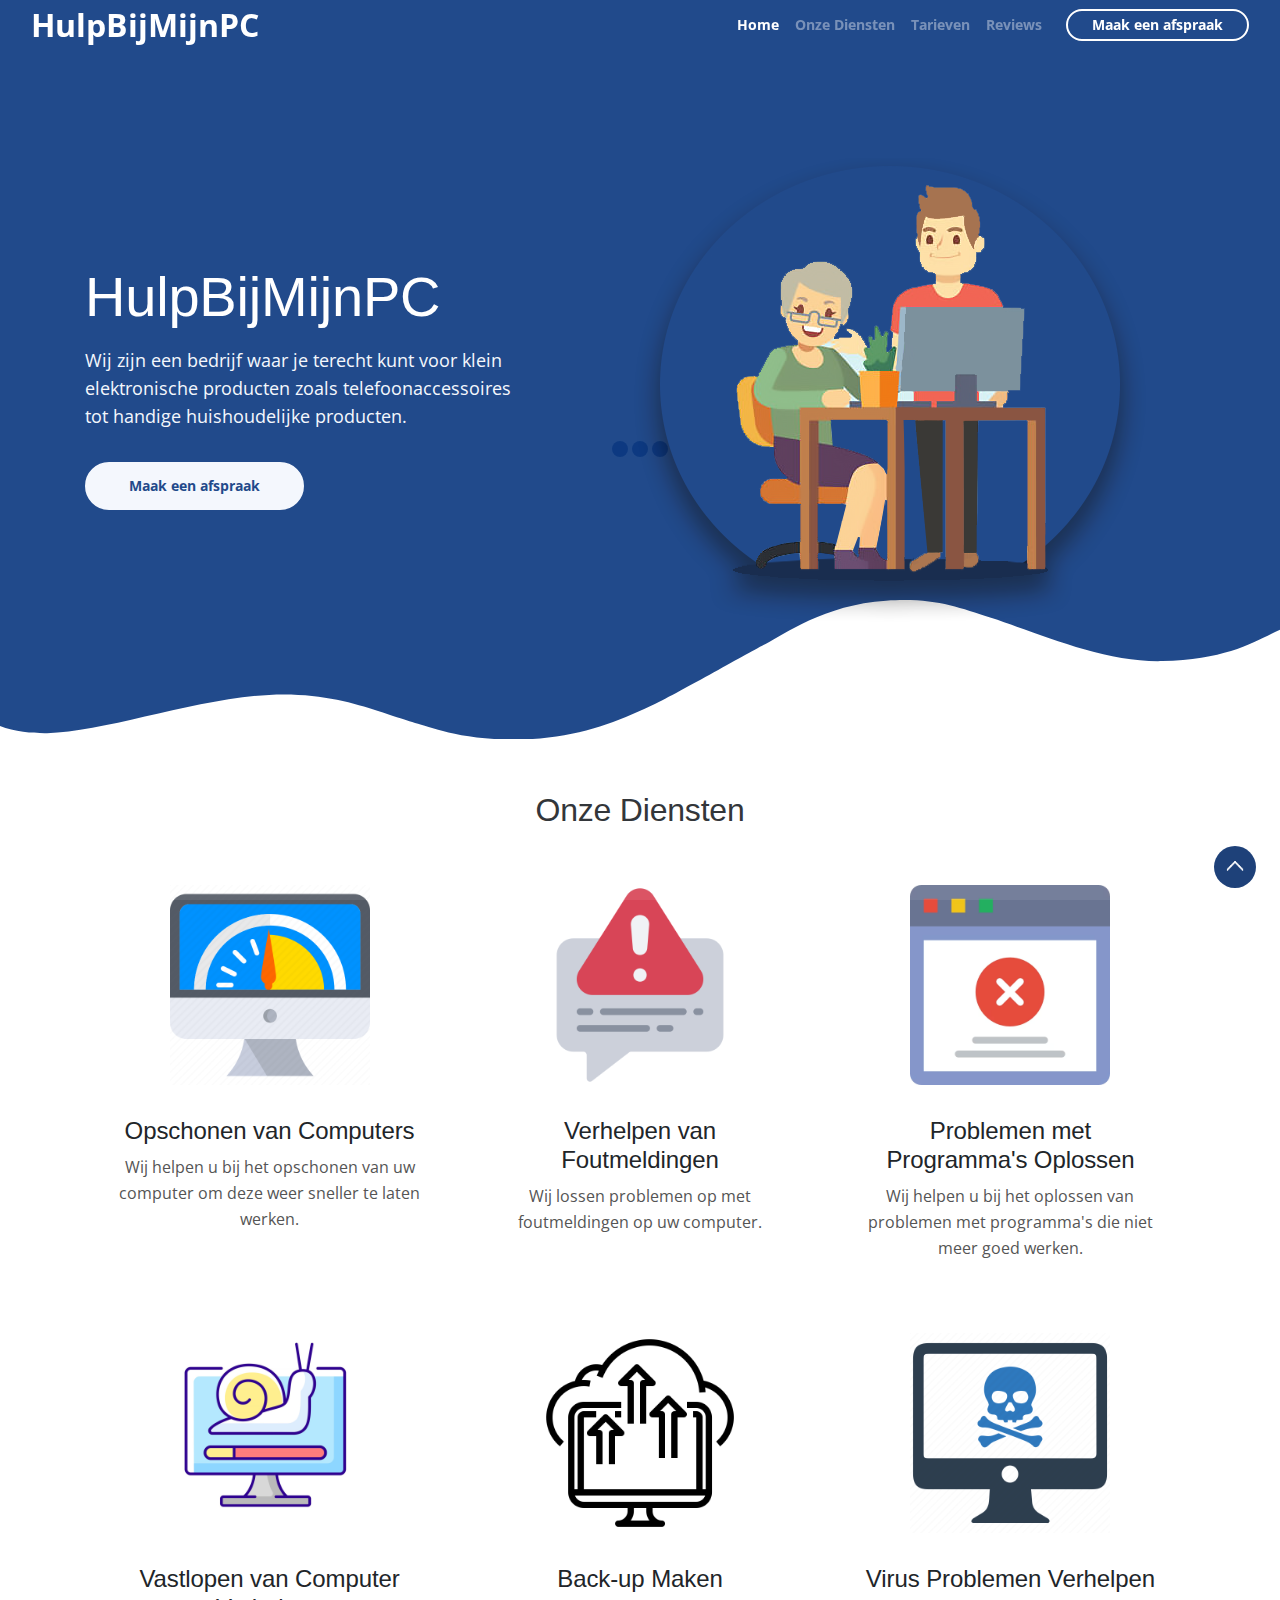
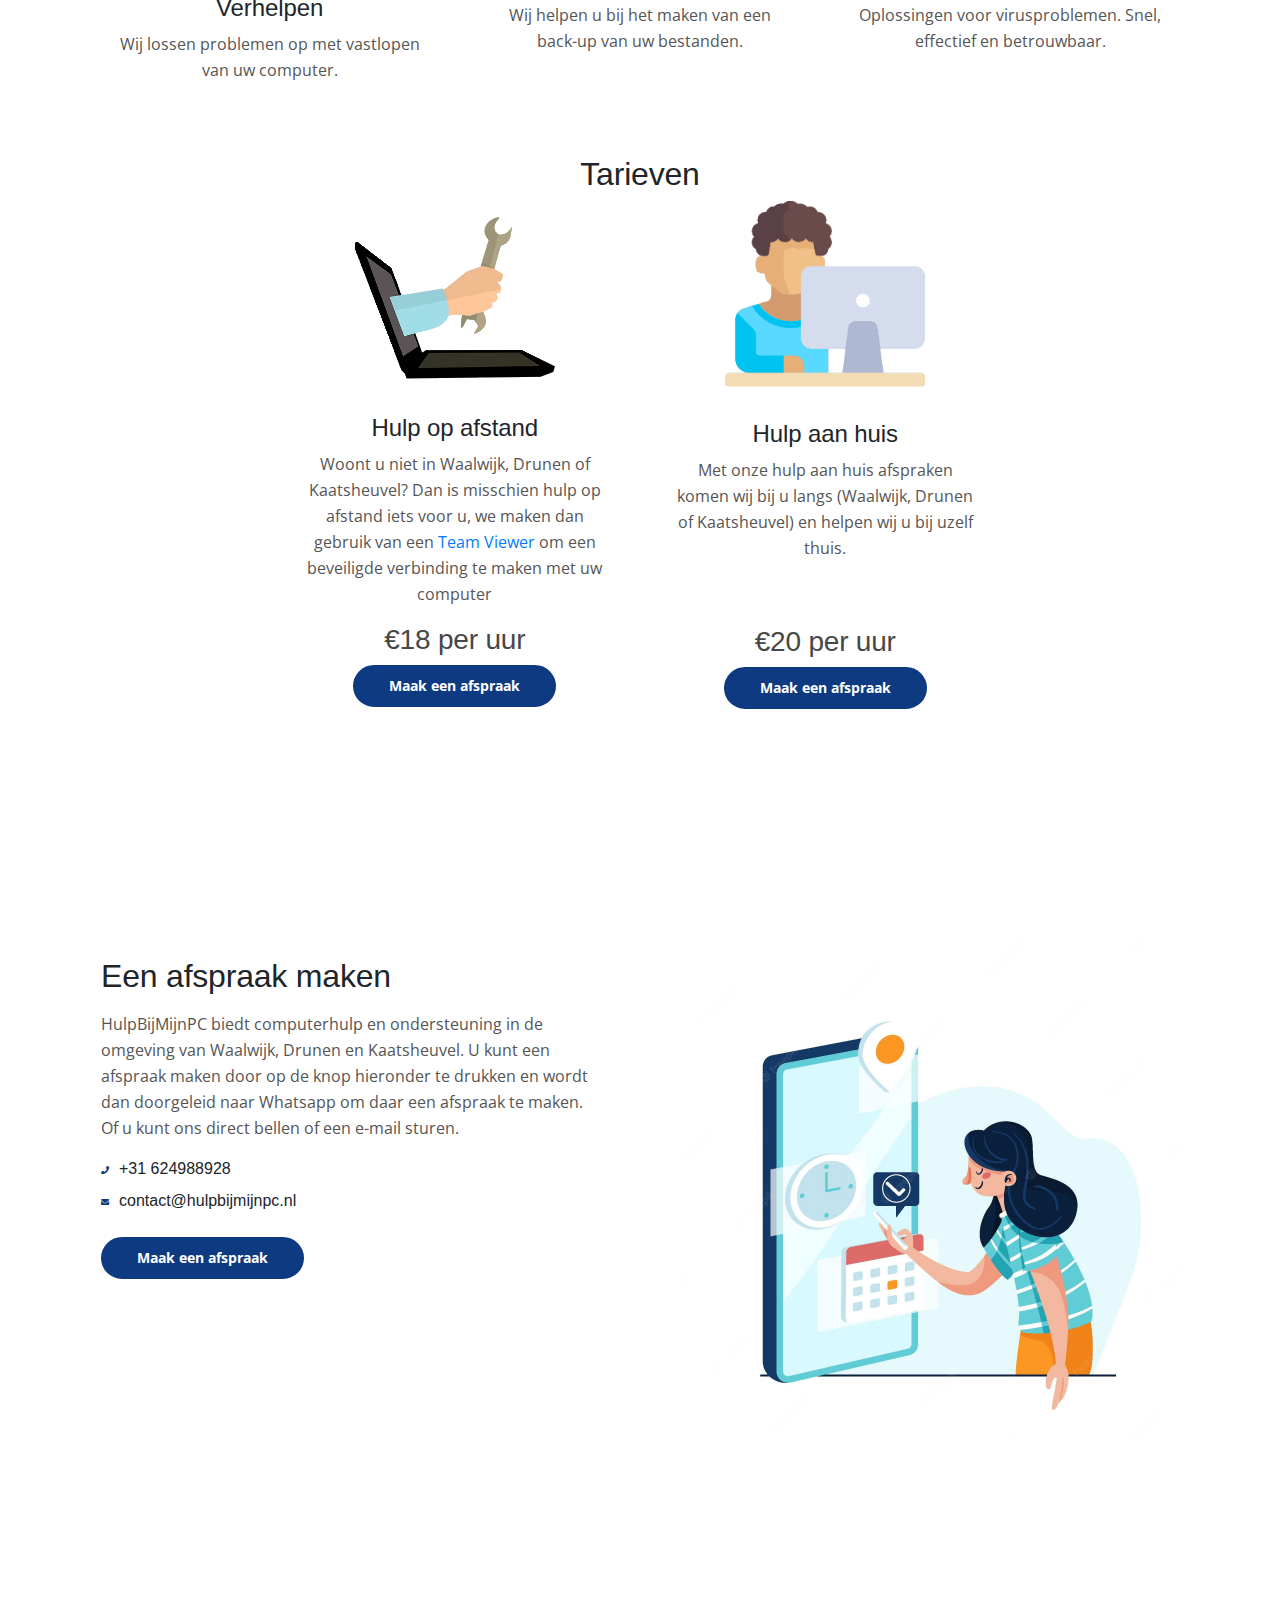
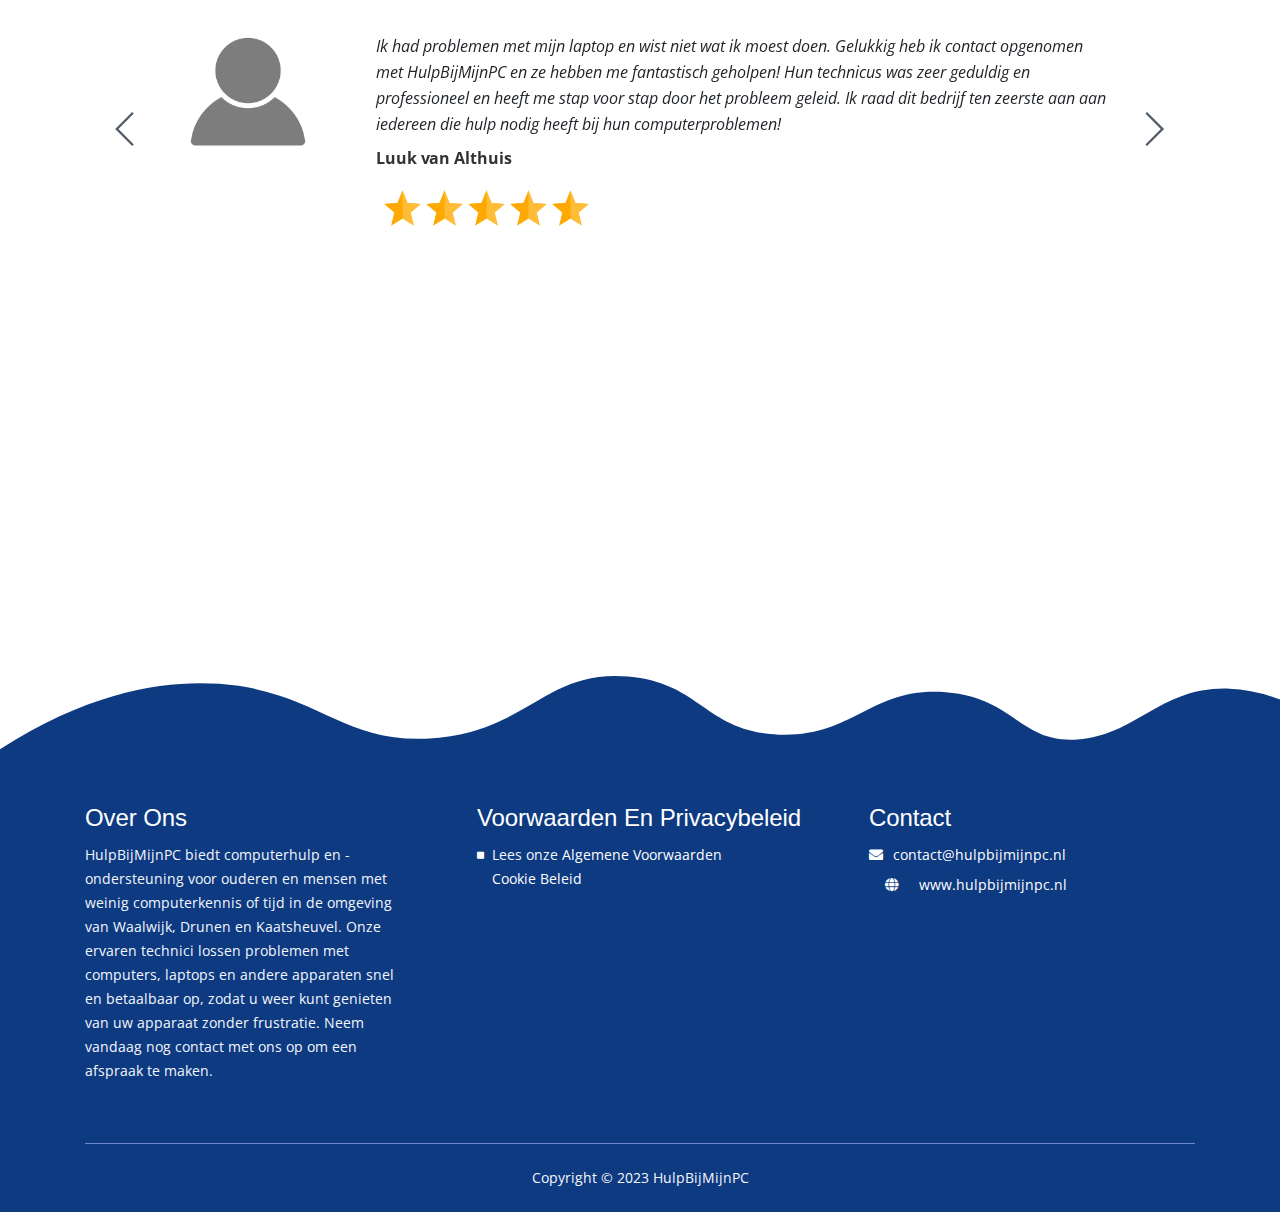
==== commit eab237ab: "Update index.html" ====
--- a/index.html
+++ b/index.html
@@ -204,7 +204,7 @@
                             <h4 class="card-title">Hulp op afstand</h4>
                             <p>Woont u niet in Waalwijk, Drunen of Kaatsheuvel? Dan is misschien hulp op afstand iets voor u, we maken dan gebruik van een <a href="https://www.teamviewer.com/nl/">Team Viewer</a> om een beveiligde verbinding te maken met uw computer</p>
                             <h3 class="tarieven-price">&euro;18 per uur</h3>
-                            <a class="btn-solid-reg page-scroll" href="https://wa.me/624988928">Maak een afspraak</a>
+                            <a class="btn-solid-reg page-scroll" href="afspraak-maken.html">Maak een afspraak</a>
                         </div>
                     </div>
                     <!-- end of card -->
@@ -217,7 +217,7 @@
                             <h4 class="card-title">Hulp aan huis</h4>
                             <p id="hulpaanhuis">Met onze hulp aan huis afspraken komen wij bij u langs (Waalwijk, Drunen of Kaatsheuvel) en helpen wij u bij uzelf thuis.</p>
                             <h3 class="tarieven-price">&euro;20 per uur</h3>
-                            <a class="btn-solid-reg page-scroll" href="https://wa.me/624988928">Maak een afspraak</a>
+                            <a class="btn-solid-reg page-scroll" href="afspraak-maken.html">Maak een afspraak</a>
                         </div>
                     </div>
                     <!-- end of card -->
@@ -248,7 +248,7 @@
                                 <div class="media-body">contact@hulpbijmijnpc.nl</div>
                             </li>
                         </ul>
-                        <a class="btn-solid-reg page-scroll" href="https://wa.me/624988928">Maak een afspraak</a>
+                        <a class="btn-solid-reg page-scroll" href="afspraak-maken.html">Maak een afspraak</a>
                     </div> <!-- end of text-container -->
                 </div> <!-- end of col -->
                 <div class="col-lg-6">
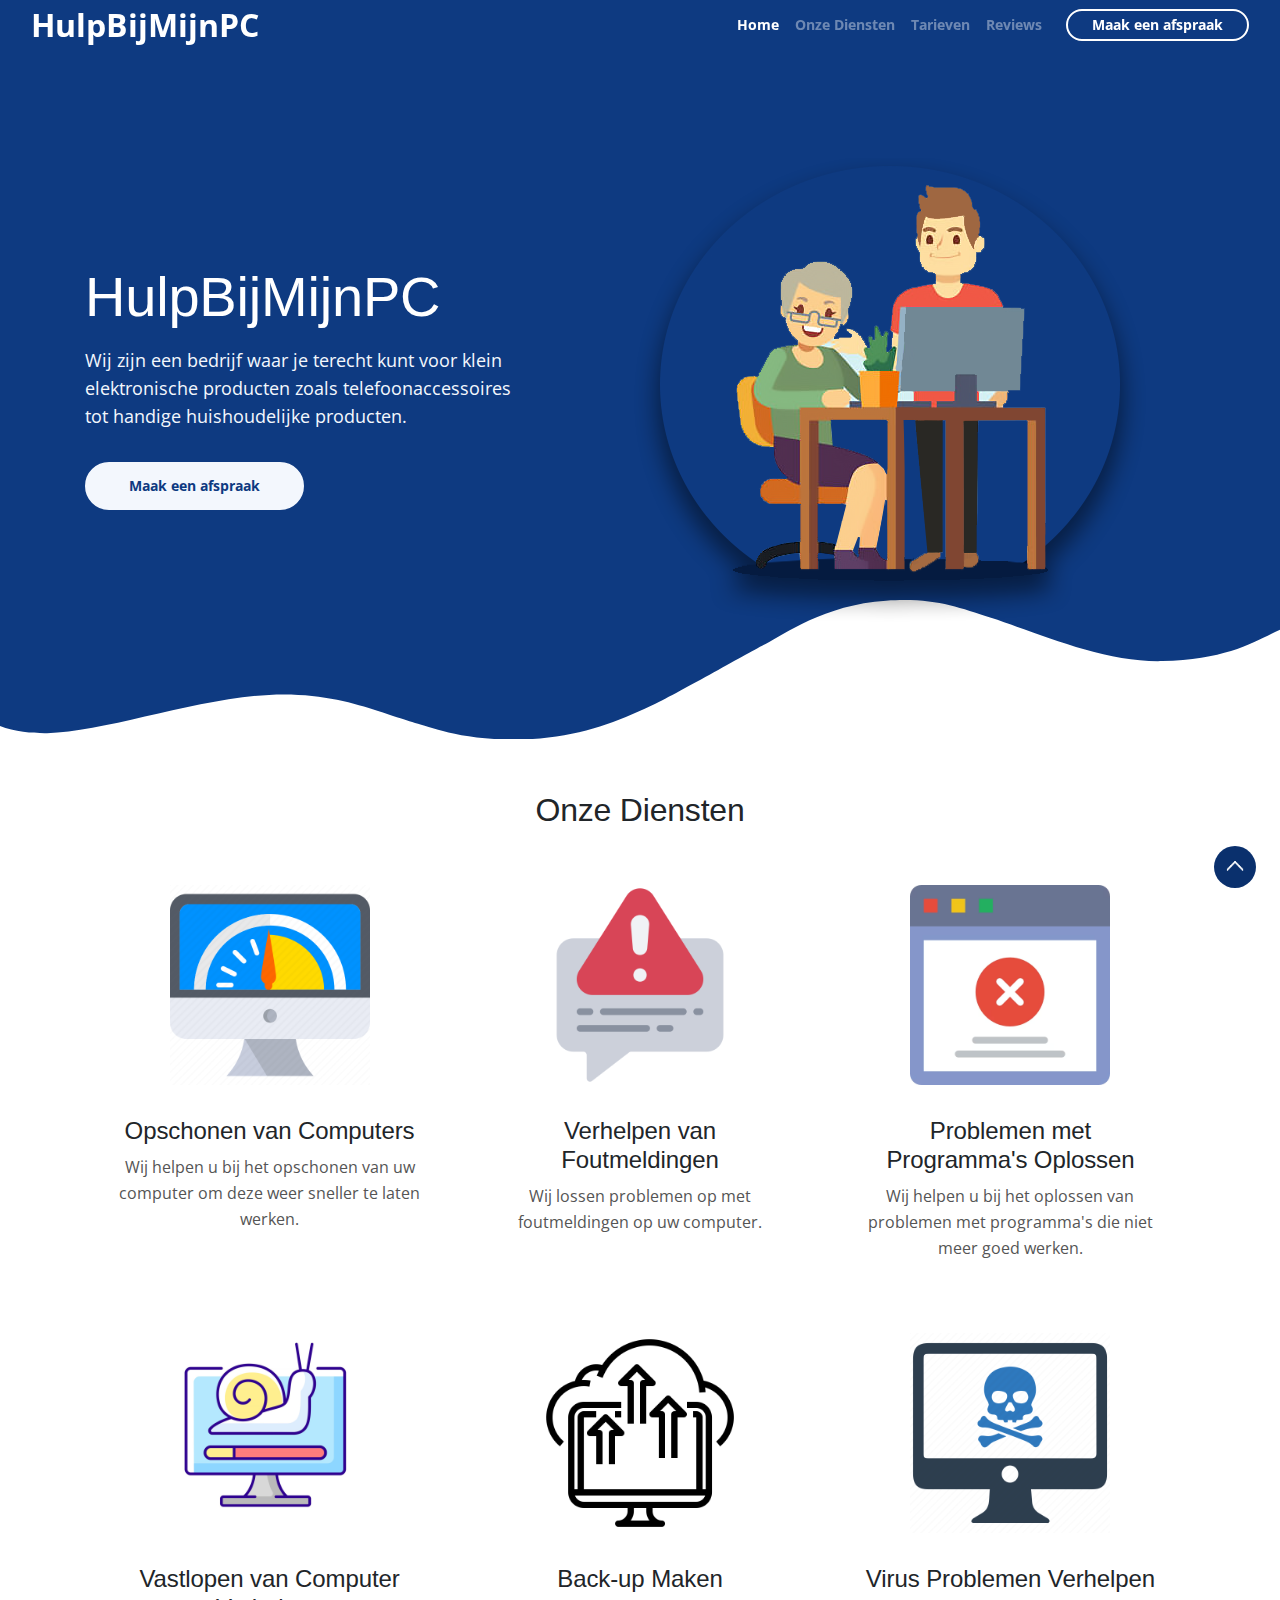
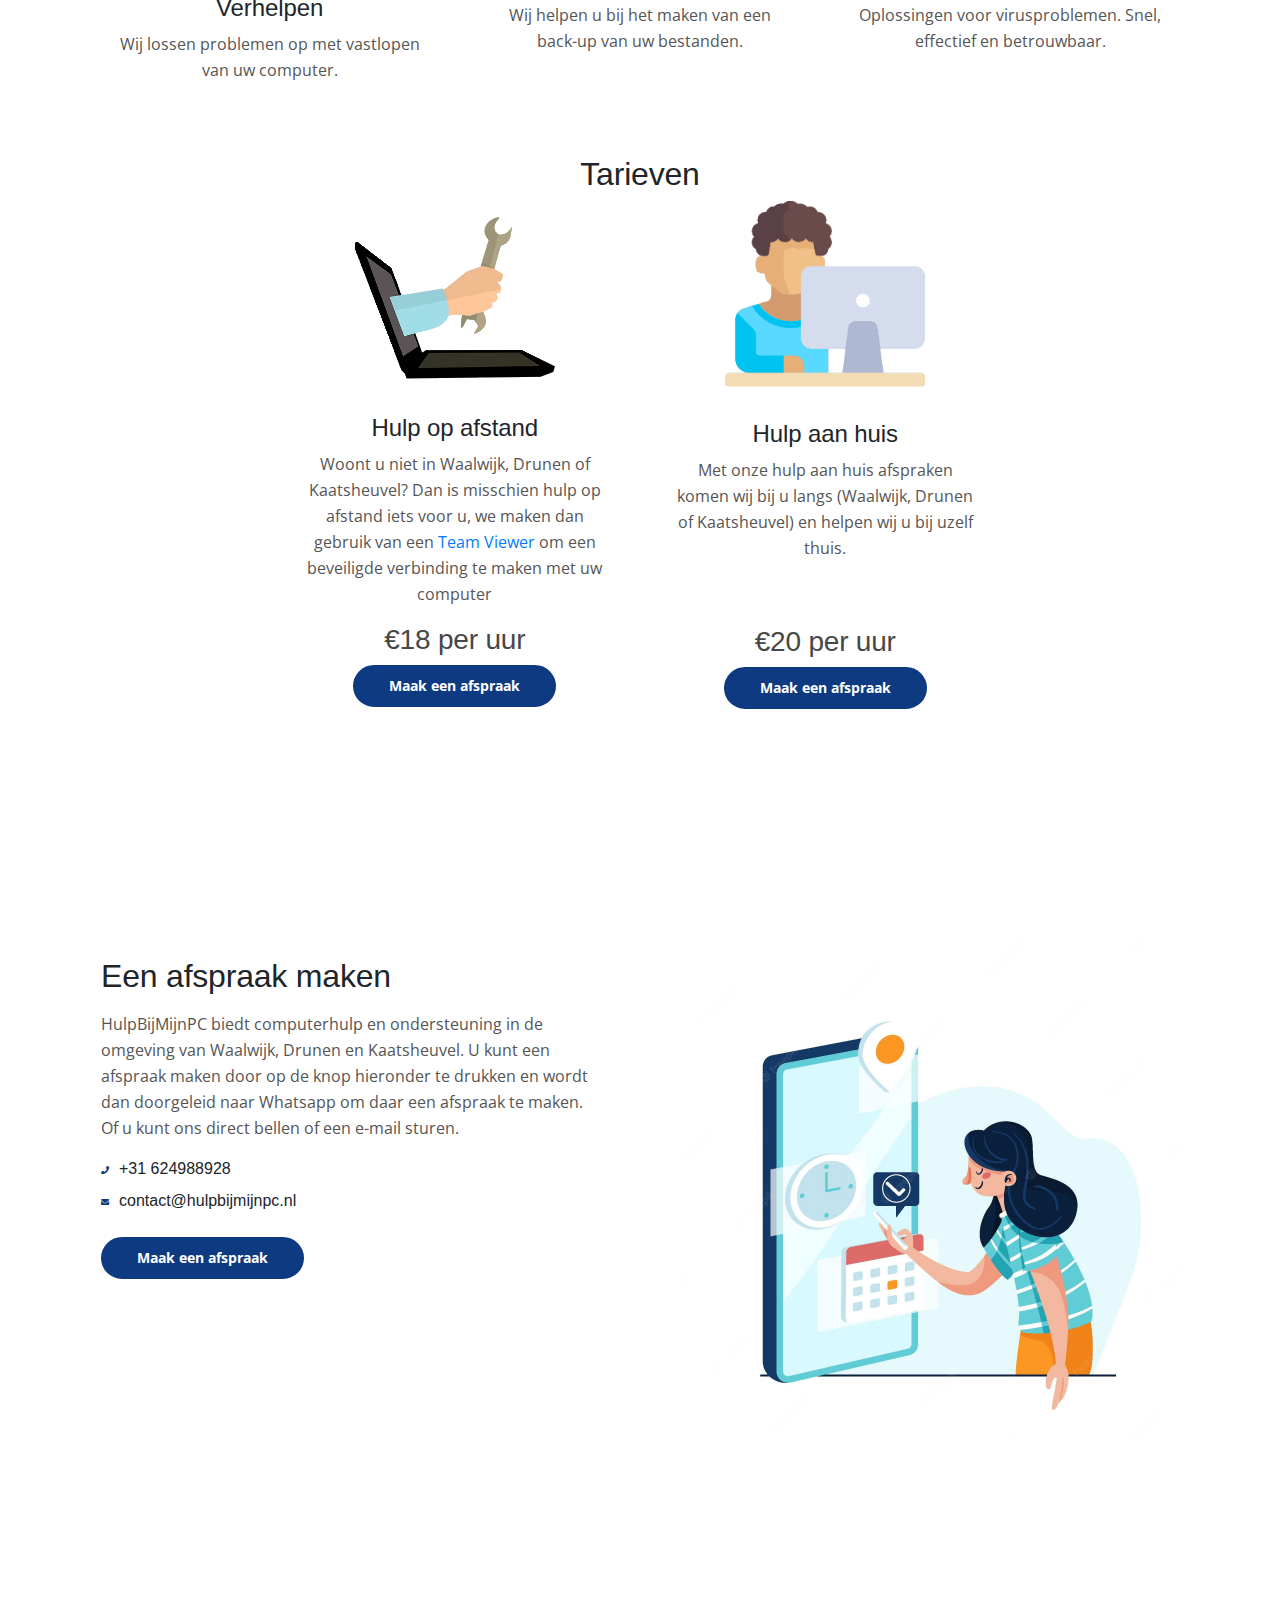
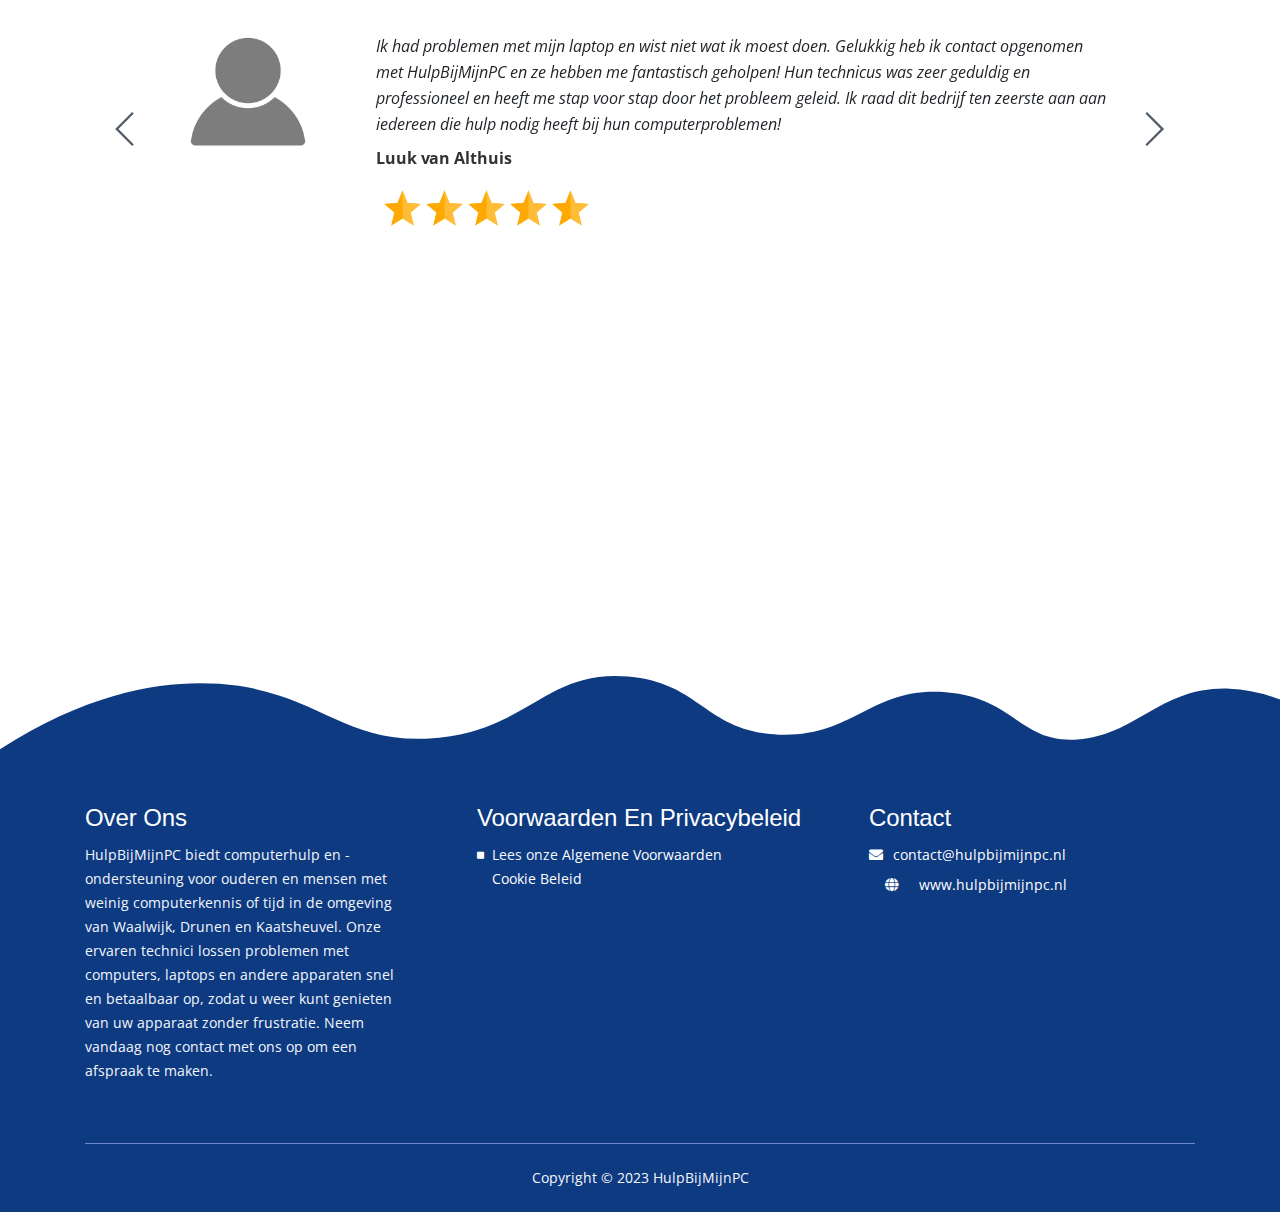
==== commit b0779582: "Update index.html" ====
--- a/index.html
+++ b/index.html
@@ -34,8 +34,6 @@
 	<!-- Favicon  -->
     <link rel="icon" href="images/favicon.png">
 </head>
-
-<body data-spy="scroll" data-target=".fixed-top"><a href="#body" class="back-to-top page-scroll" style="display: inline;">Back to Top</a>
     <!-- Preloader -->
 	<div class="spinner-wrapper">
         <div class="spinner">
@@ -107,6 +105,7 @@
     </header> <!-- end of header -->
     <svg class="header-frame" data-name="Layer 1" xmlns="http://www.w3.org/2000/svg" preserveAspectRatio="none" viewBox="0 0 1920 310"><defs><style>.cls-1{fill:#0e3a81;}</style></defs><title>header-frame</title><path class="cls-1" d="M0,283.054c22.75,12.98,53.1,15.2,70.635,14.808,92.115-2.077,238.3-79.9,354.895-79.938,59.97-.019,106.17,18.059,141.58,34,47.778,21.511,47.778,21.511,90,38.938,28.418,11.731,85.344,26.169,152.992,17.971,68.127-8.255,115.933-34.963,166.492-67.393,37.467-24.032,148.6-112.008,171.753-127.963,27.951-19.26,87.771-81.155,180.71-89.341,72.016-6.343,105.479,12.388,157.434,35.467,69.73,30.976,168.93,92.28,256.514,89.405,100.992-3.315,140.276-41.7,177-64.9V0.24H0V283.054Z"/></svg>
     <!-- end of header -->
+<body data-spy="scroll" data-target=".fixed-top"><a href="#body" class="back-to-top page-scroll" class="page-scroll" style="display: inline;">Back to Top</a>
 
     <!-- Description -->
     <div id="diensten"  class="cards-1">
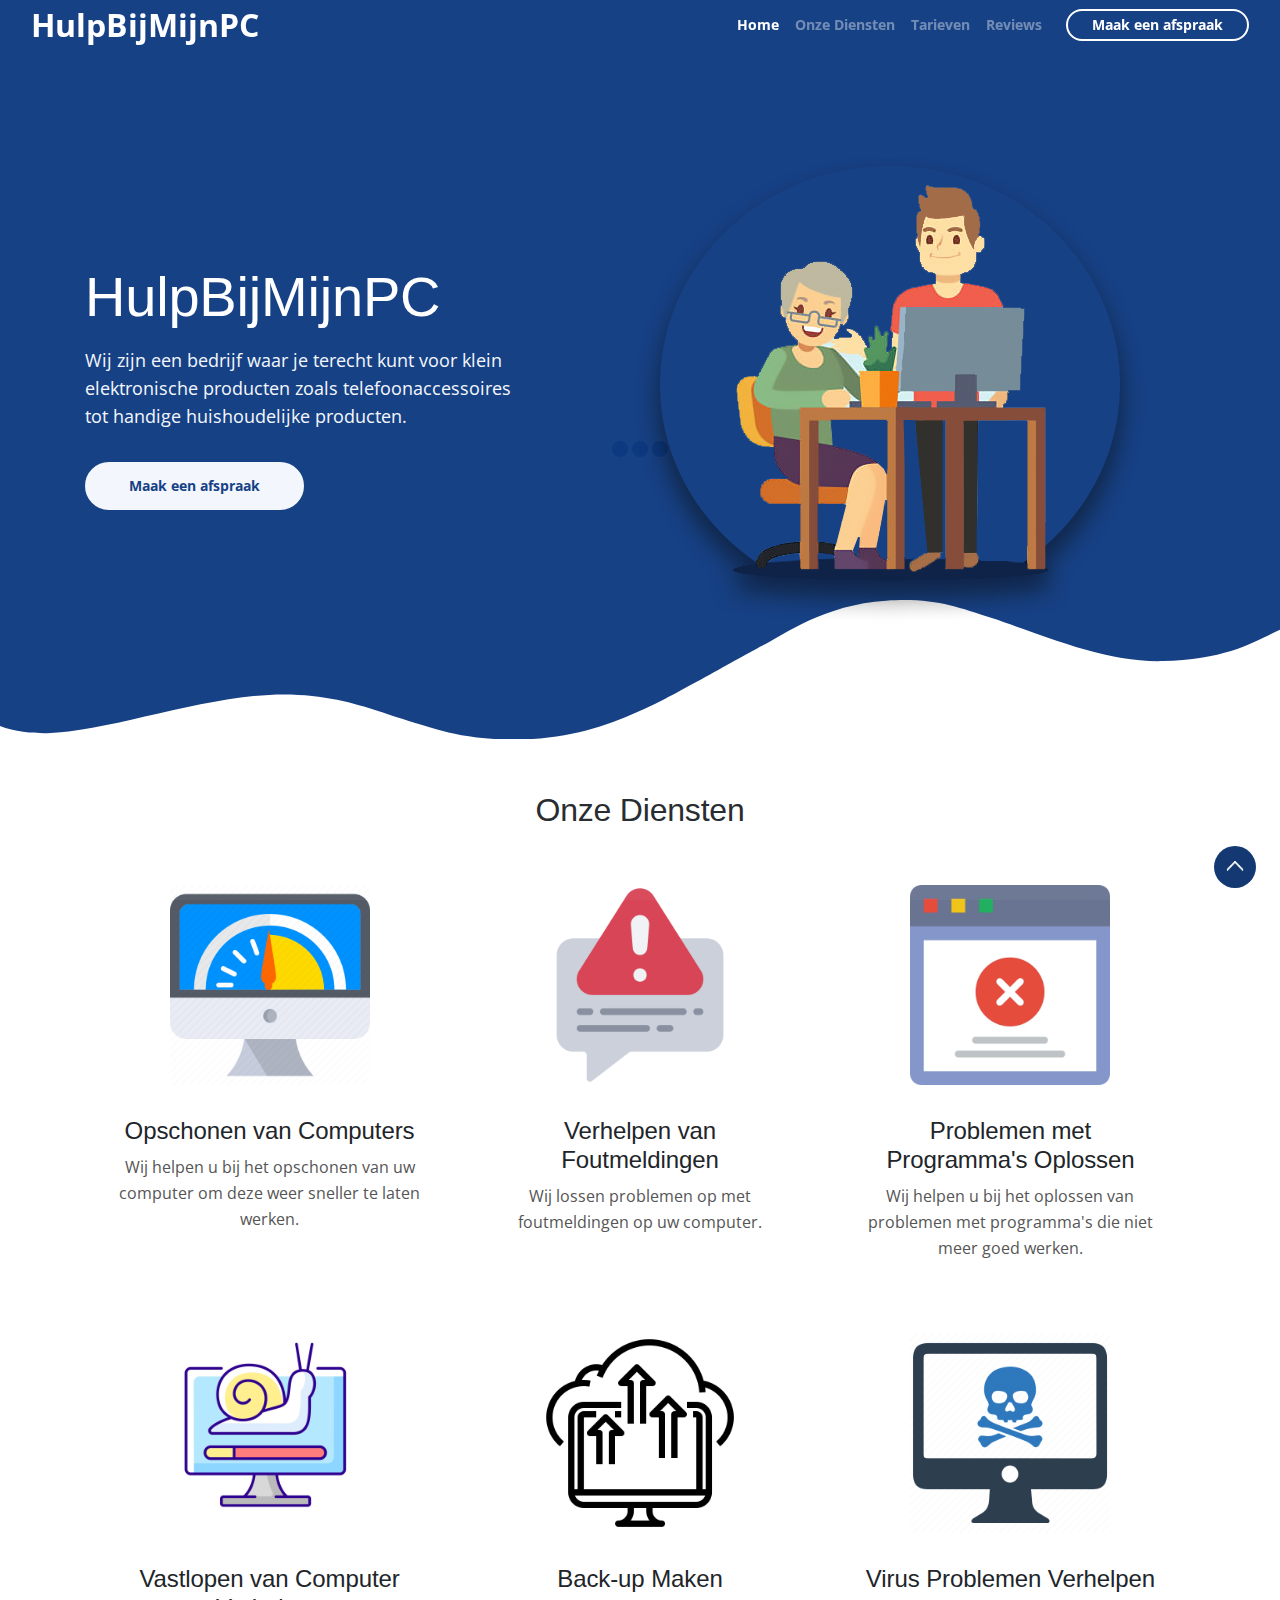
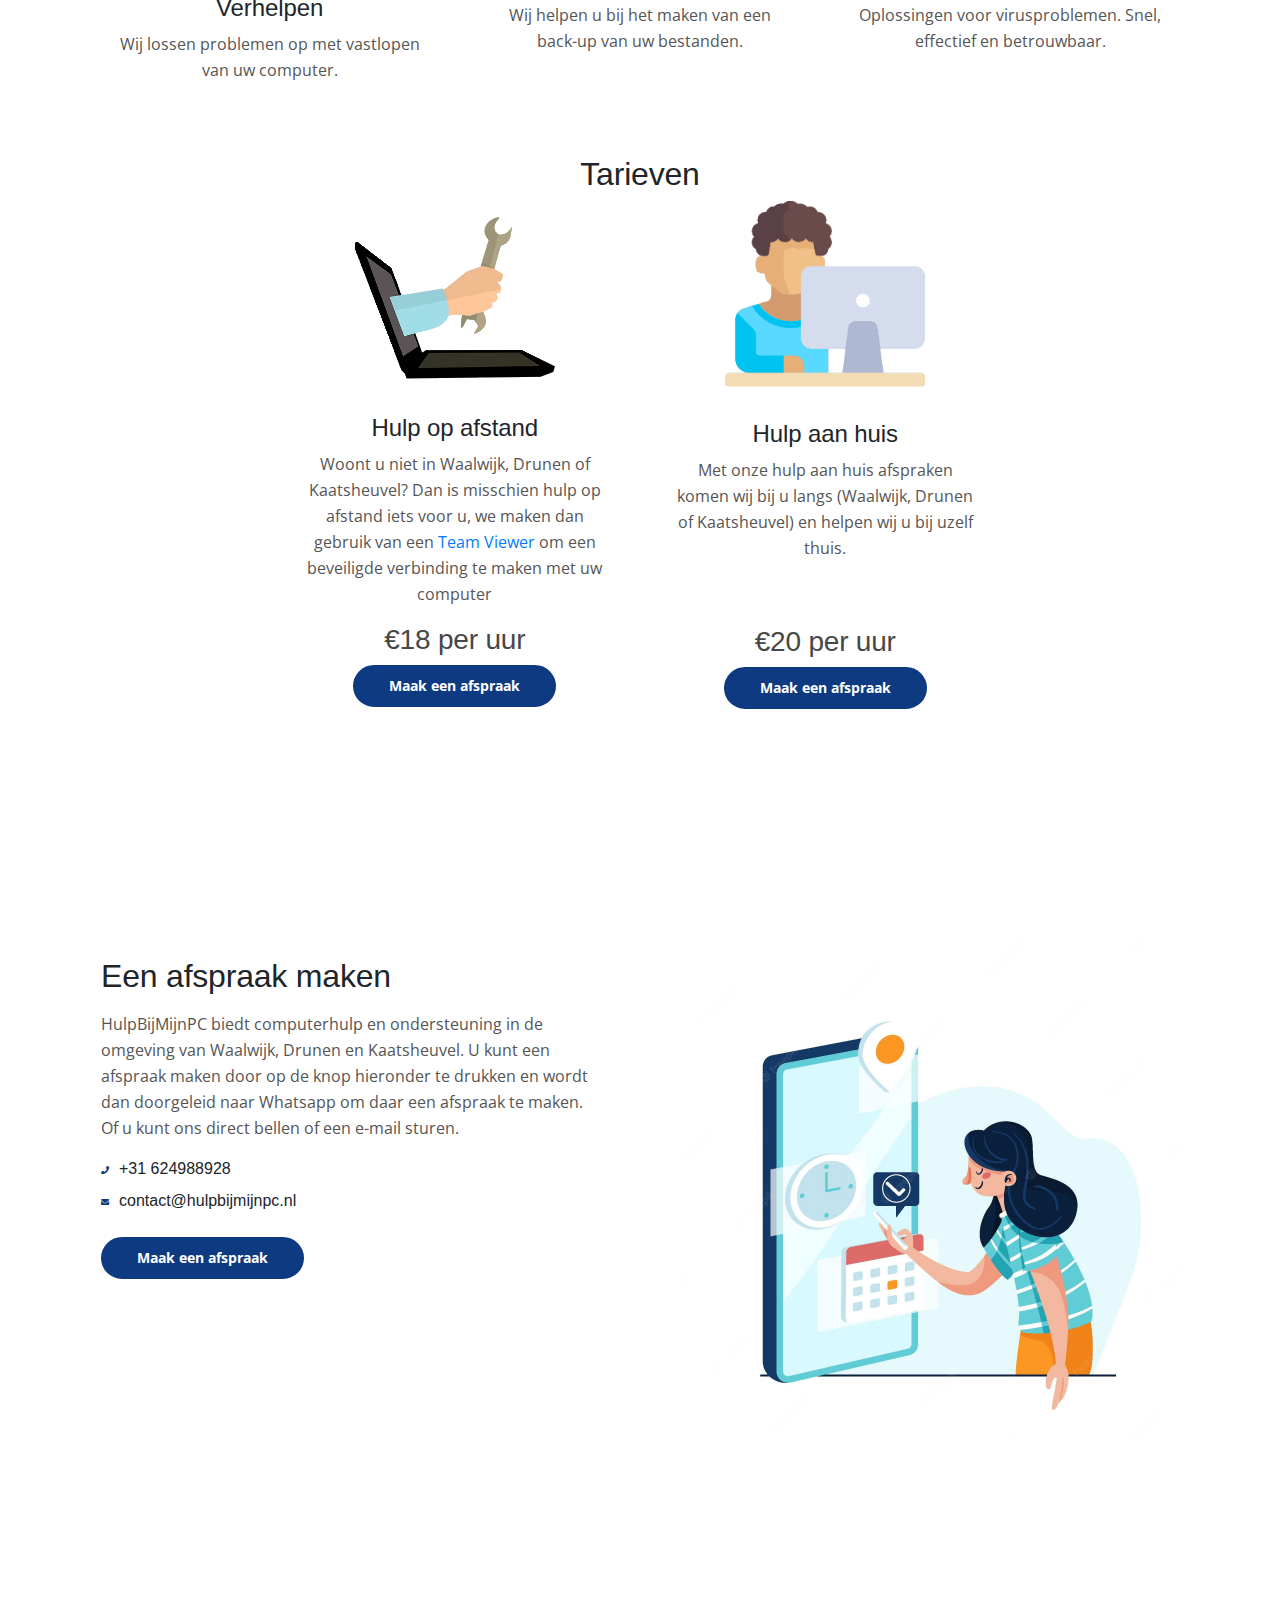
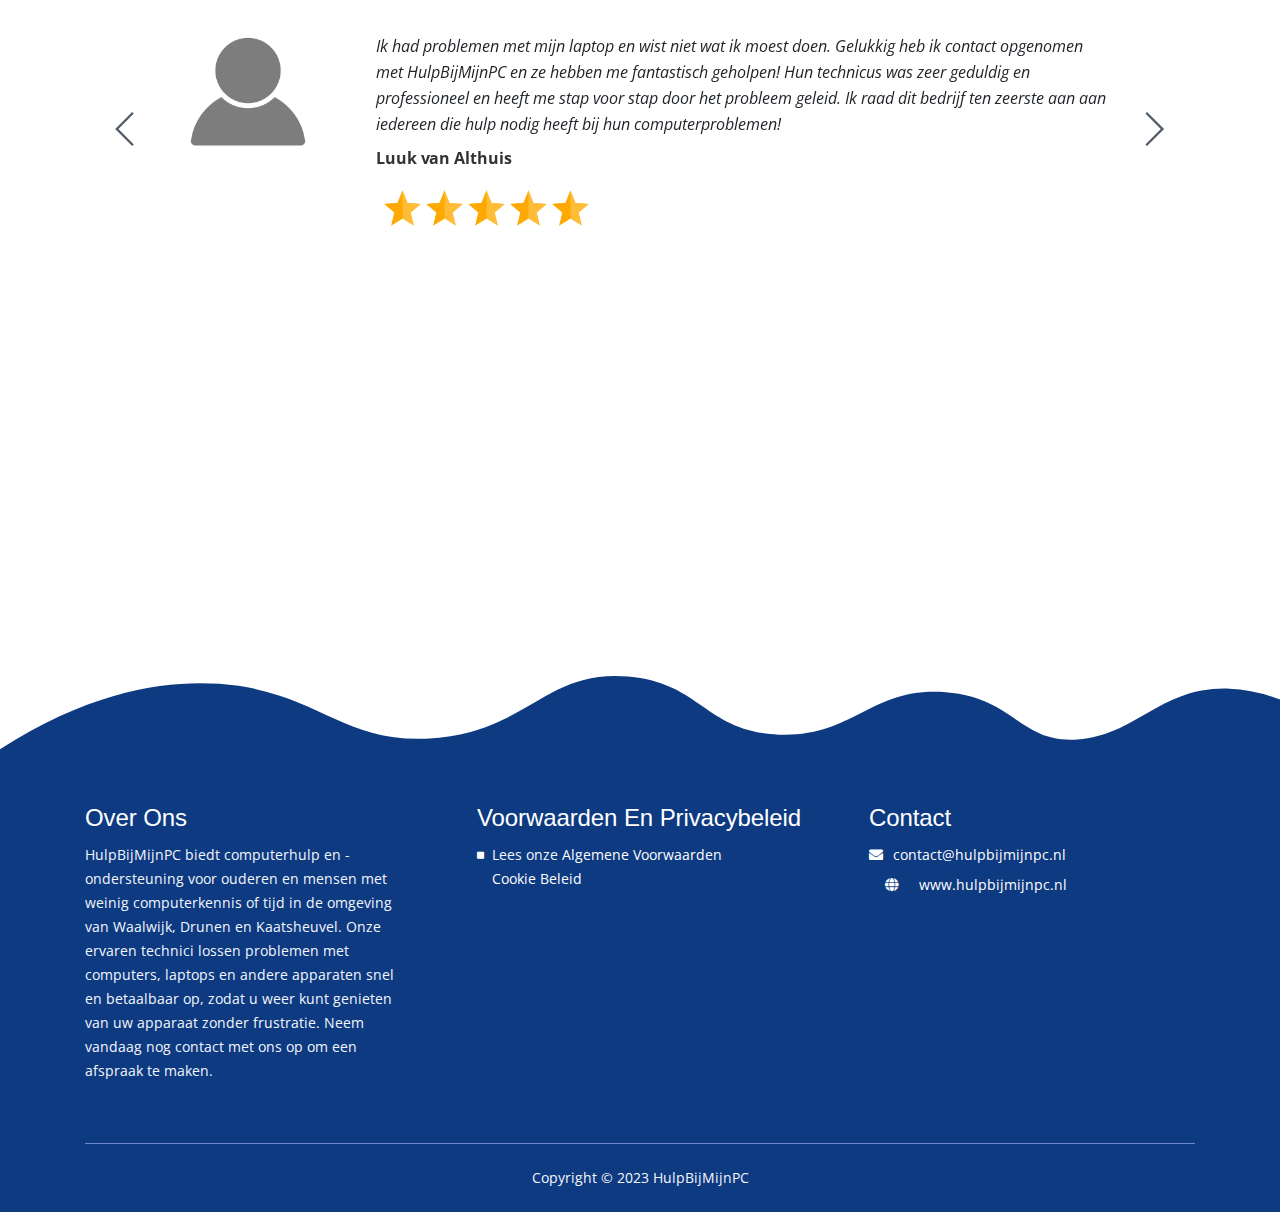
==== commit 62c9e932: "Update index.html" ====
--- a/index.html
+++ b/index.html
@@ -34,6 +34,8 @@
 	<!-- Favicon  -->
     <link rel="icon" href="images/favicon.png">
 </head>
+
+<body data-spy="scroll" data-target=".fixed-top"><a href="#body" class="back-to-top page-scroll" style="display: inline;">Back to Top</a>
     <!-- Preloader -->
 	<div class="spinner-wrapper">
         <div class="spinner">
@@ -105,7 +107,6 @@
     </header> <!-- end of header -->
     <svg class="header-frame" data-name="Layer 1" xmlns="http://www.w3.org/2000/svg" preserveAspectRatio="none" viewBox="0 0 1920 310"><defs><style>.cls-1{fill:#0e3a81;}</style></defs><title>header-frame</title><path class="cls-1" d="M0,283.054c22.75,12.98,53.1,15.2,70.635,14.808,92.115-2.077,238.3-79.9,354.895-79.938,59.97-.019,106.17,18.059,141.58,34,47.778,21.511,47.778,21.511,90,38.938,28.418,11.731,85.344,26.169,152.992,17.971,68.127-8.255,115.933-34.963,166.492-67.393,37.467-24.032,148.6-112.008,171.753-127.963,27.951-19.26,87.771-81.155,180.71-89.341,72.016-6.343,105.479,12.388,157.434,35.467,69.73,30.976,168.93,92.28,256.514,89.405,100.992-3.315,140.276-41.7,177-64.9V0.24H0V283.054Z"/></svg>
     <!-- end of header -->
-<body data-spy="scroll" data-target=".fixed-top"><a href="#body" class="back-to-top page-scroll" class="page-scroll" style="display: inline;">Back to Top</a>
 
     <!-- Description -->
     <div id="diensten"  class="cards-1">
--- a/css/styles.css
+++ b/css/styles.css
@@ -776,6 +776,7 @@
 	border: none;
 	color: #fff;
 	font-size: 2rem;
+	margin-right: 0.2em;
 }
 
 .navbar-custom button[aria-expanded='false'] .navbar-toggler-awesome.fas.fa-times{
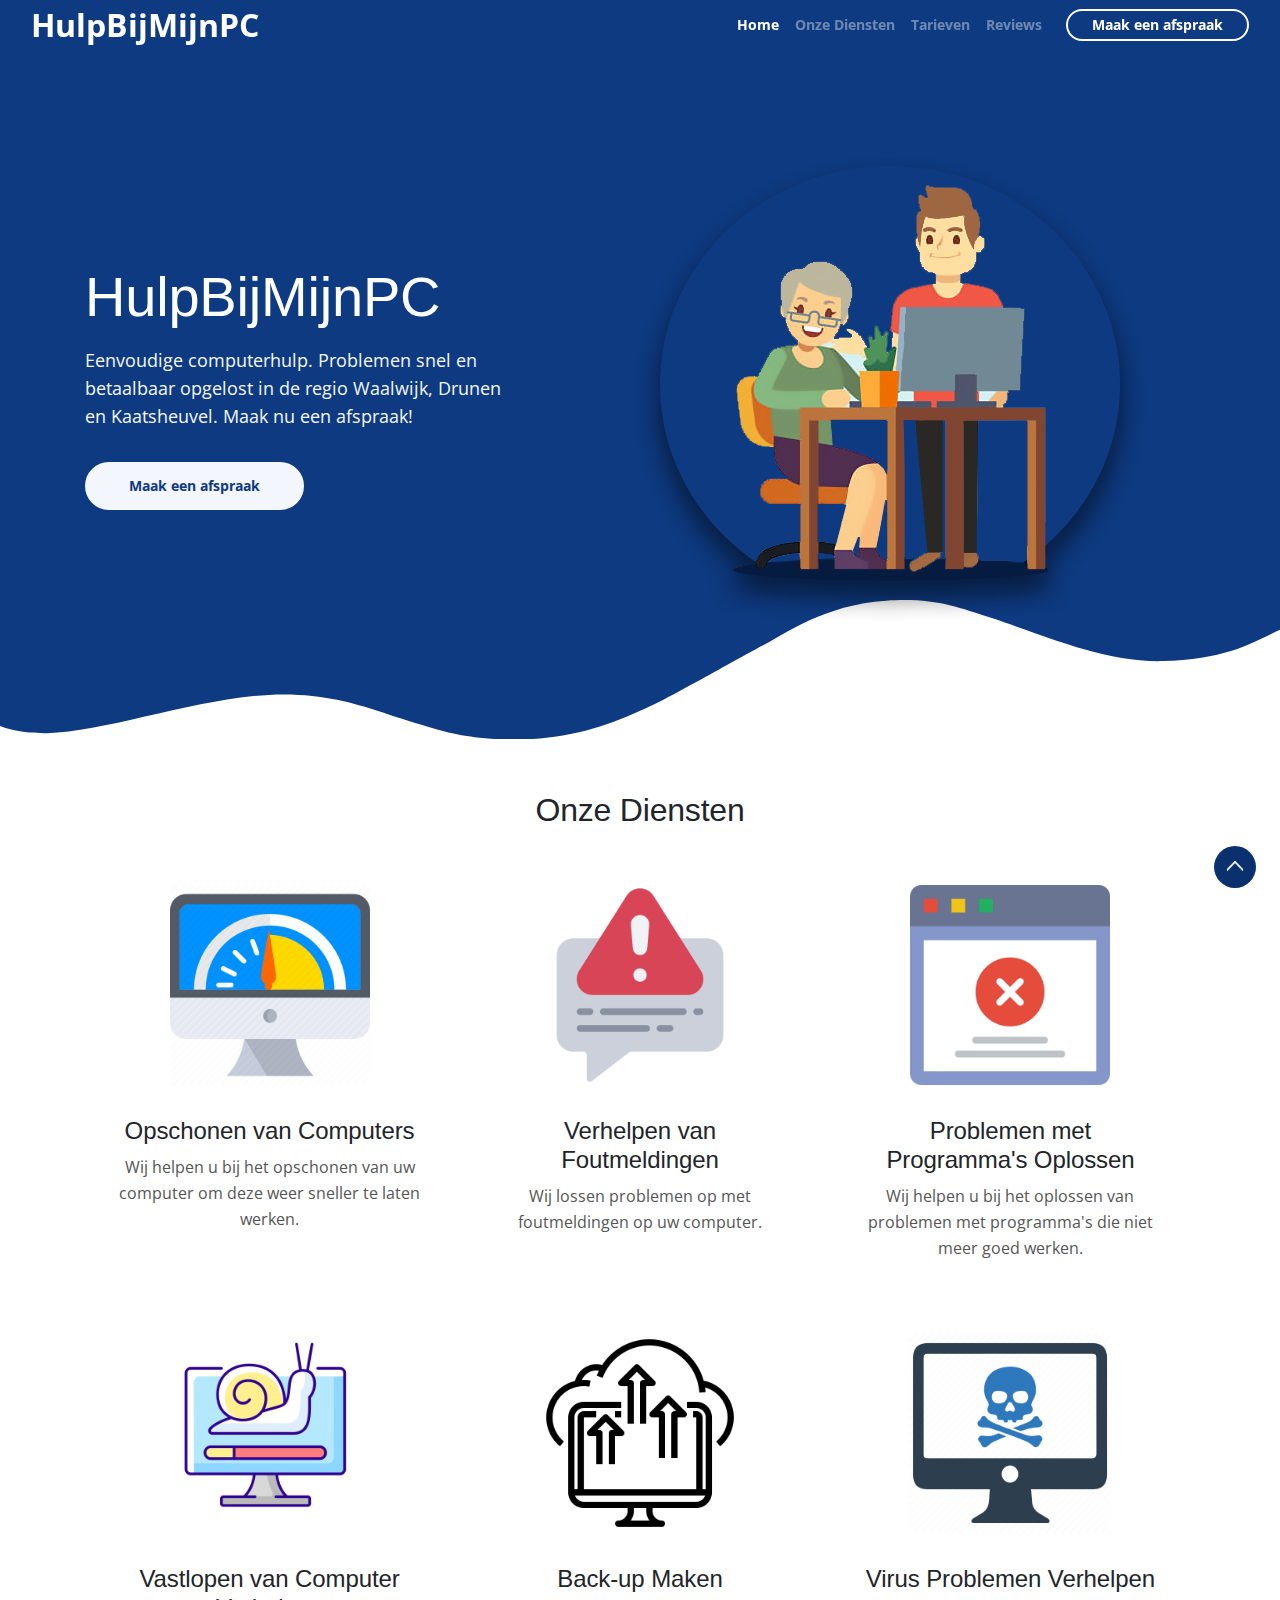
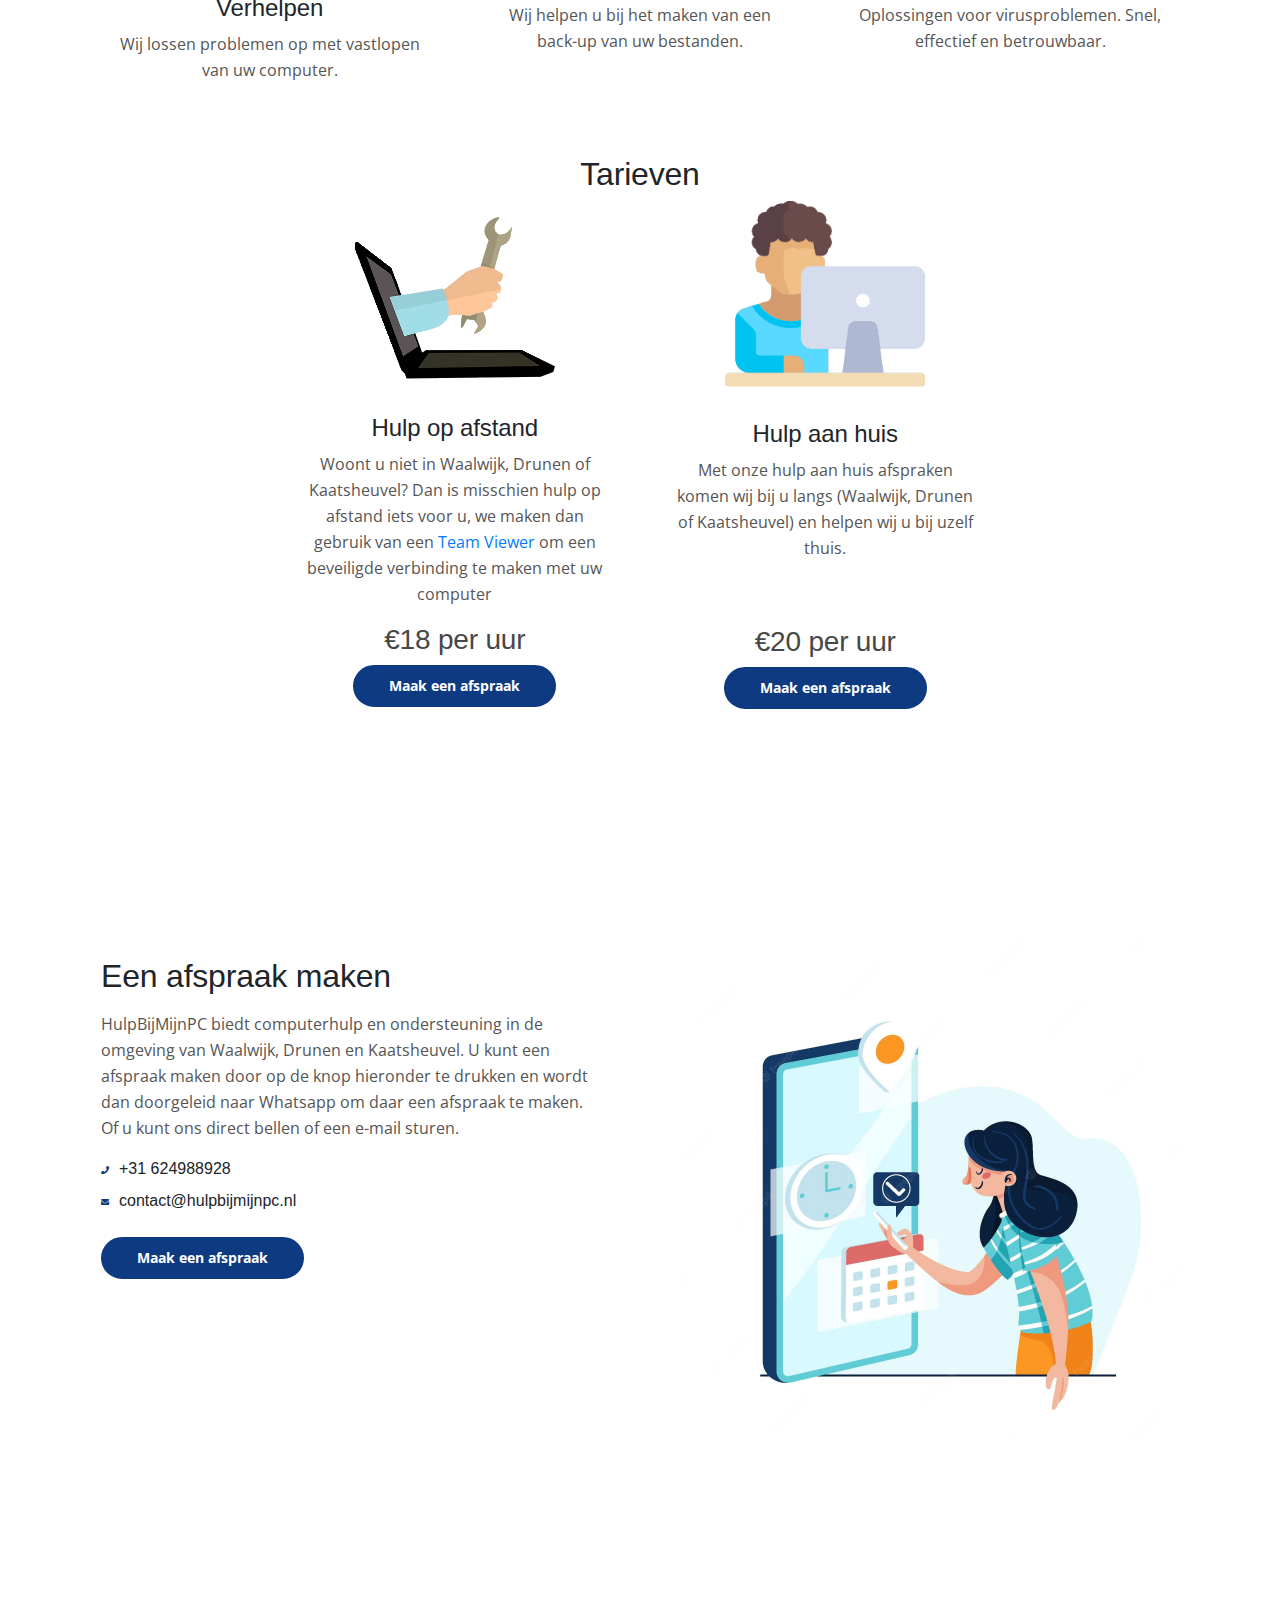
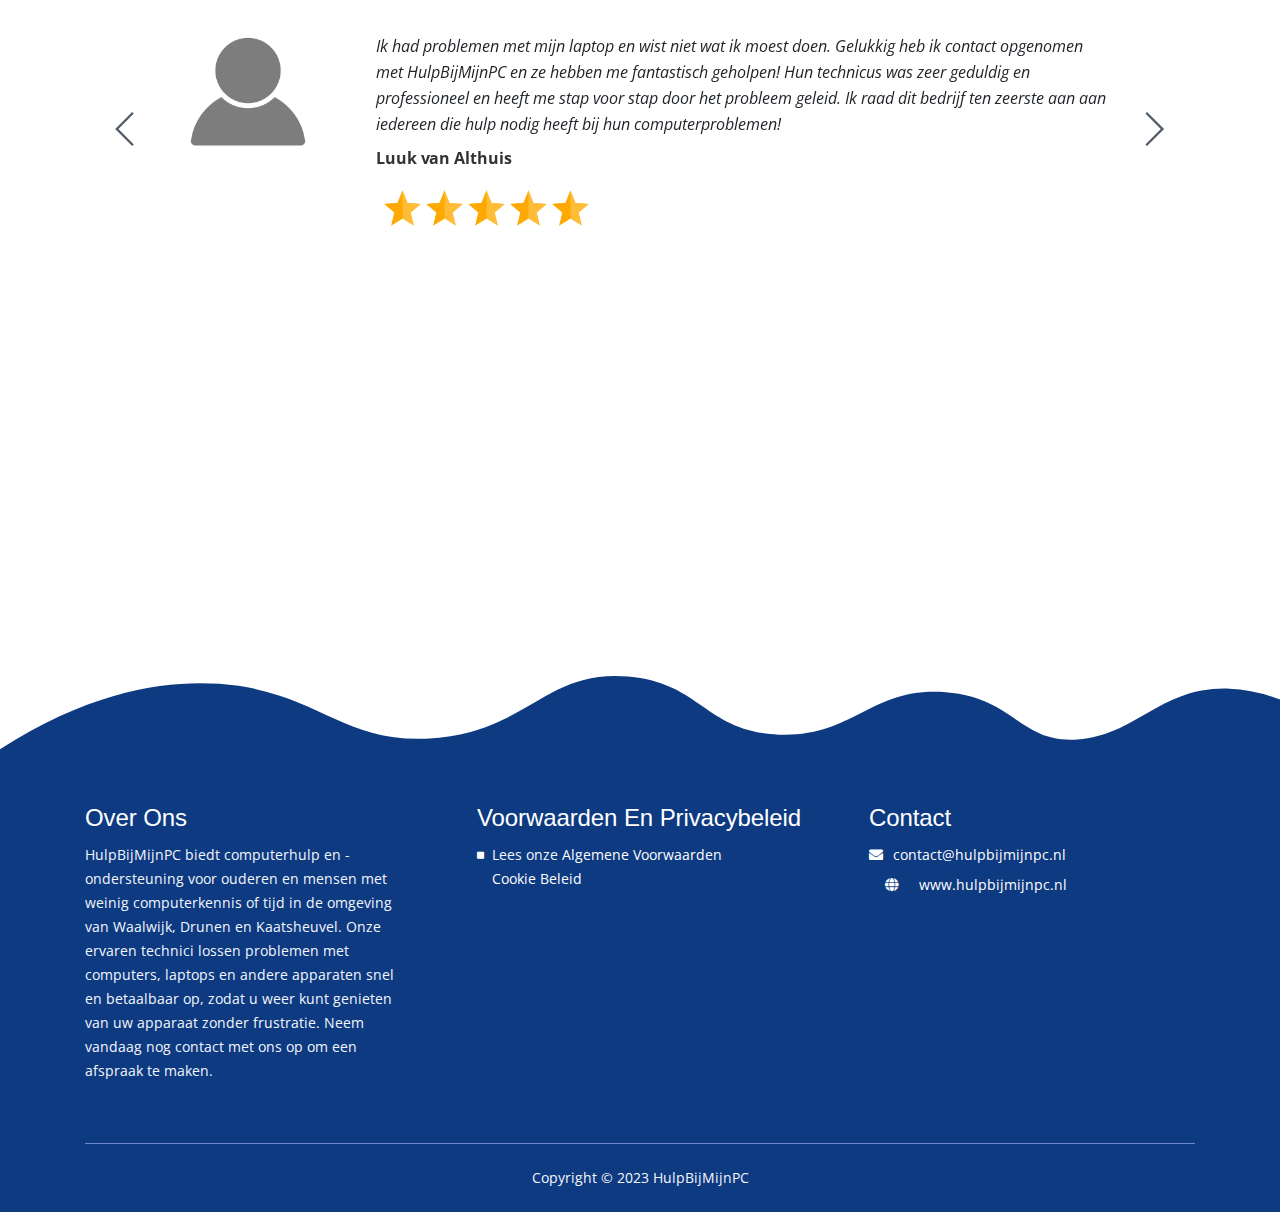
==== commit 320db1c7: "Update index.html" ====
--- a/index.html
+++ b/index.html
@@ -90,7 +90,7 @@
                     <div class="col-lg-6 col-xl-5">
                         <div class="text-container">
                             <h1>HulpBijMijnPC</h1>
-                            <p class="p-large">Wij zijn een bedrijf waar je terecht kunt voor klein elektronische producten zoals telefoonaccessoires tot handige huishoudelijke producten.</p>
+                            <p class="p-large">Eenvoudige computerhulp. Problemen snel en betaalbaar opgelost in de regio Waalwijk, Drunen en Kaatsheuvel. Maak nu een afspraak!</p>
                             <a class="btn-solid-lg page-scroll" href="#afspraak">Maak een afspraak</a>
                         </div> <!-- end of text-container -->
                     </div> <!-- end of col -->
